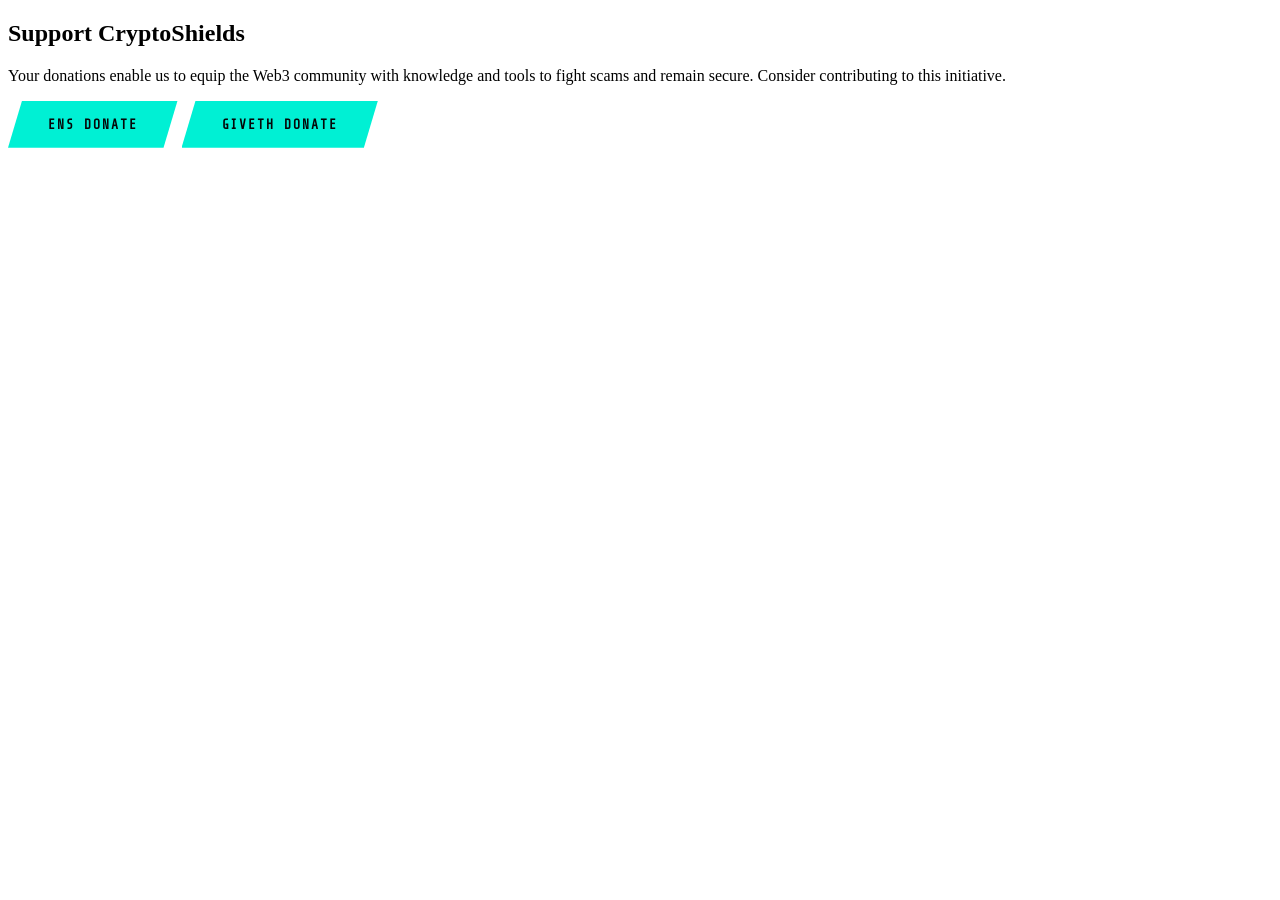
==== index.html @ 14fe3a11 "Added Giveth donation link styled accordingly." ====
<!DOCTYPE html>
<html lang="en">
<head>
  <meta charset="UTF-8" />
  <meta name="viewport" content="width=device-width, initial-scale=1.0" />
  <title>CryptoShields | Web3 Security & OPSEC</title>
  <meta name="description" content="CryptoShields — Detecting, flagging, and neutralizing crypto scams, rug pulls, and Web3 threats. Community-driven OPSEC for the decentralized world." />
  <link rel="preconnect" href="https://fonts.googleapis.com" />
  <link href="https://fonts.googleapis.com/css2?family=Share+Tech+Mono&family=Barlow+Condensed:wght@300;400;600;700;900&family=Barlow:wght@300;400;500&display=swap" rel="stylesheet" />
  <style>
    :root {
      --bg: #050708;
      --surface: #0a0d10;
      --surface2: #0f1318;
      --cyan: #00f0d4;
      --cyan-dim: #00c4ae;
      --cyan-glow: rgba(0, 240, 212, 0.15);
      --cyan-glow2: rgba(0, 240, 212, 0.06);
      --red: #ff3b3b;
      --red-dim: #cc2222;
      --text: #d4dde6;
      --text-dim: #7a8a96;
      --text-faint: #3a4a54;
      --border: rgba(0, 240, 212, 0.18);
      --border-faint: rgba(255,255,255,0.05);
      --mono: 'Share Tech Mono', monospace;
      --display: 'Barlow Condensed', sans-serif;
      --body: 'Barlow', sans-serif;
    }

    .btn-donate {
      font-family: var(--mono);
      font-size: 13px;
      letter-spacing: 0.15em;
      text-transform: uppercase;
      color: var(--bg);
      background: var(--cyan);
      padding: 16px 40px;
      text-decoration: none;
      clip-path: polygon(14px 0%, 100% 0%, calc(100% - 14px) 100%, 0% 100%);
      font-weight: 700;
      display: inline-flex;
      align-items: center;
      gap: 10px;
      transition: all 0.2s;
    }

    .btn-donate:hover {
      background: #fff;
      transform: translateY(-2px);
      box-shadow: 0 0 32px rgba(0,240,212,0.35);
    }
  </style>
</head>
<body>

  <!-- DONATE / CTA -->
  <section id="donate">
    <div class="donate-inner">
      <h2 class="donate-title">Support CryptoShields</h2>
      <p class="donate-desc">Your donations enable us to equip the Web3 community with knowledge and tools to fight scams and remain secure. Consider contributing to this initiative.</p>
      <div class="donate-cta-group">
        <a href="https://ens.com" class="btn-donate">ENS Donate</a>
        <a href="https://giveth.io/project/cryptoshields" class="btn-donate">Giveth Donate</a>
      </div>
    </div>
  </section>

</body>
</html>
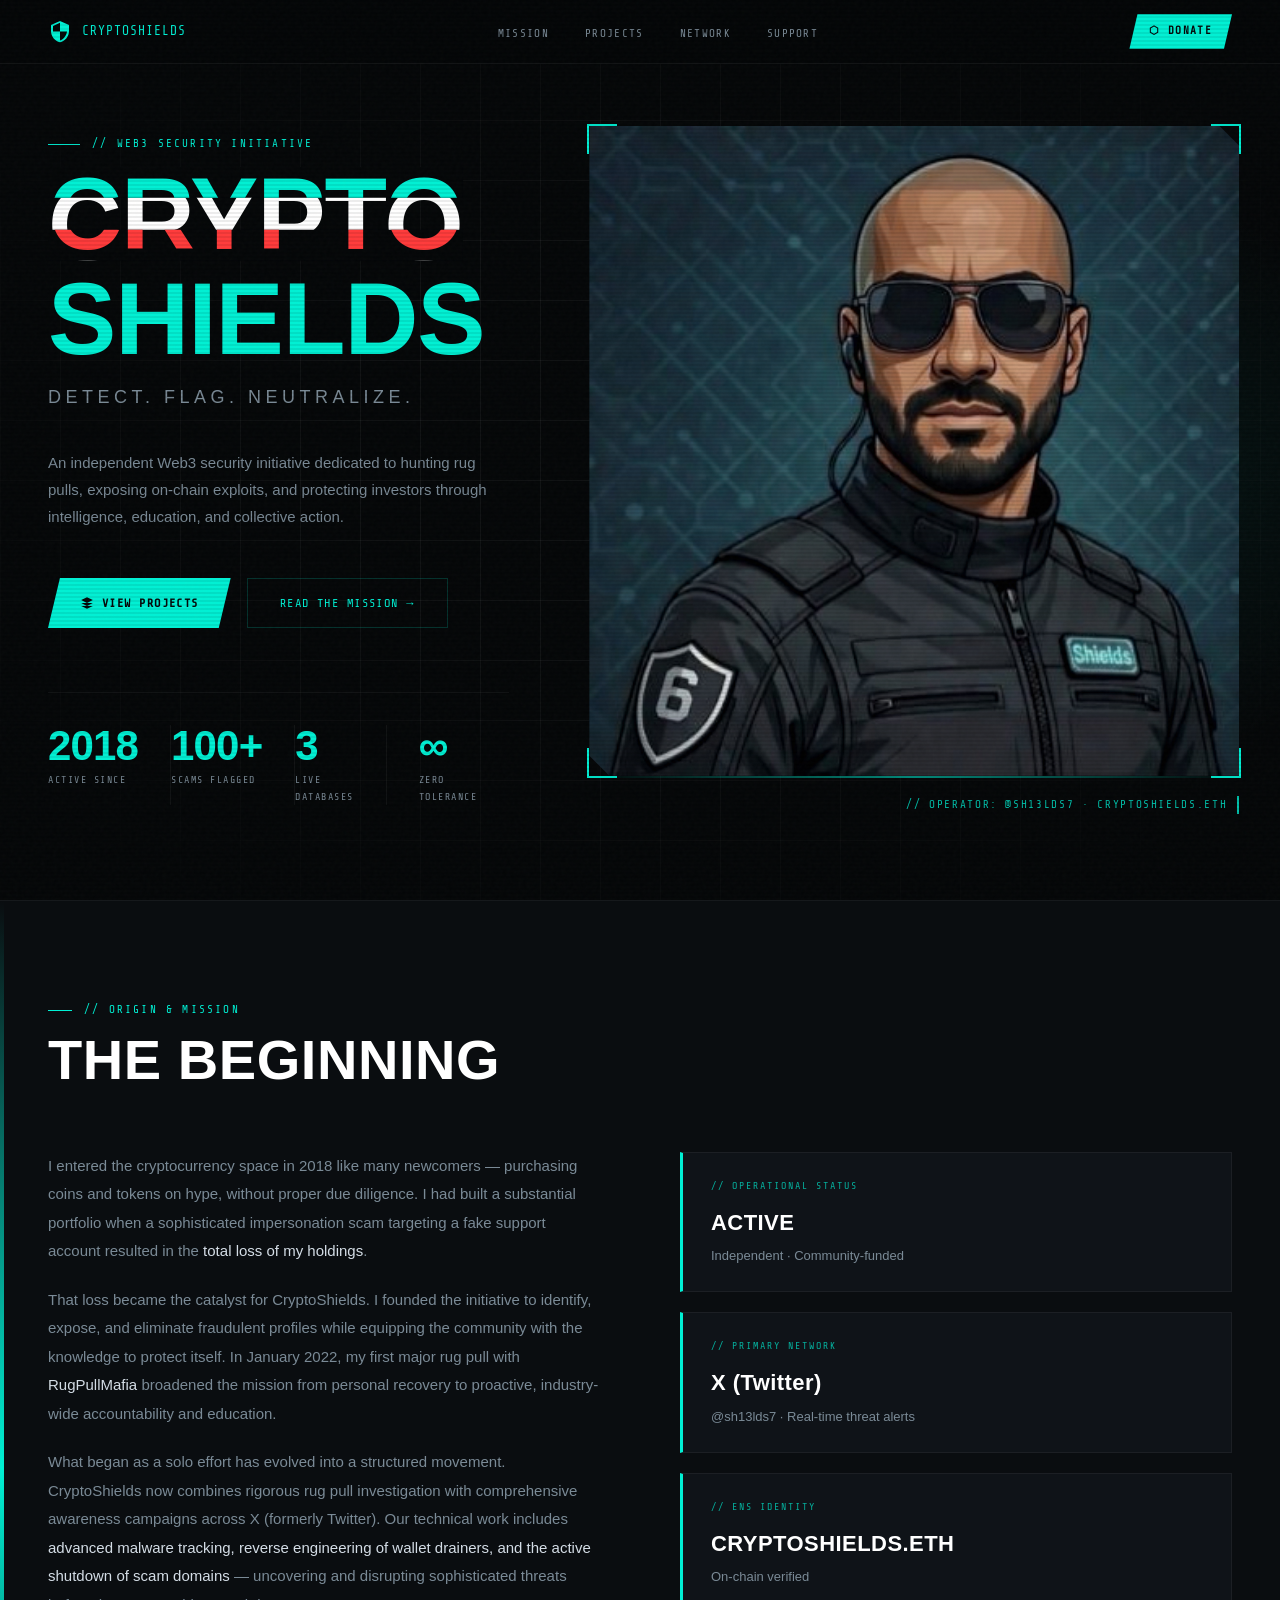
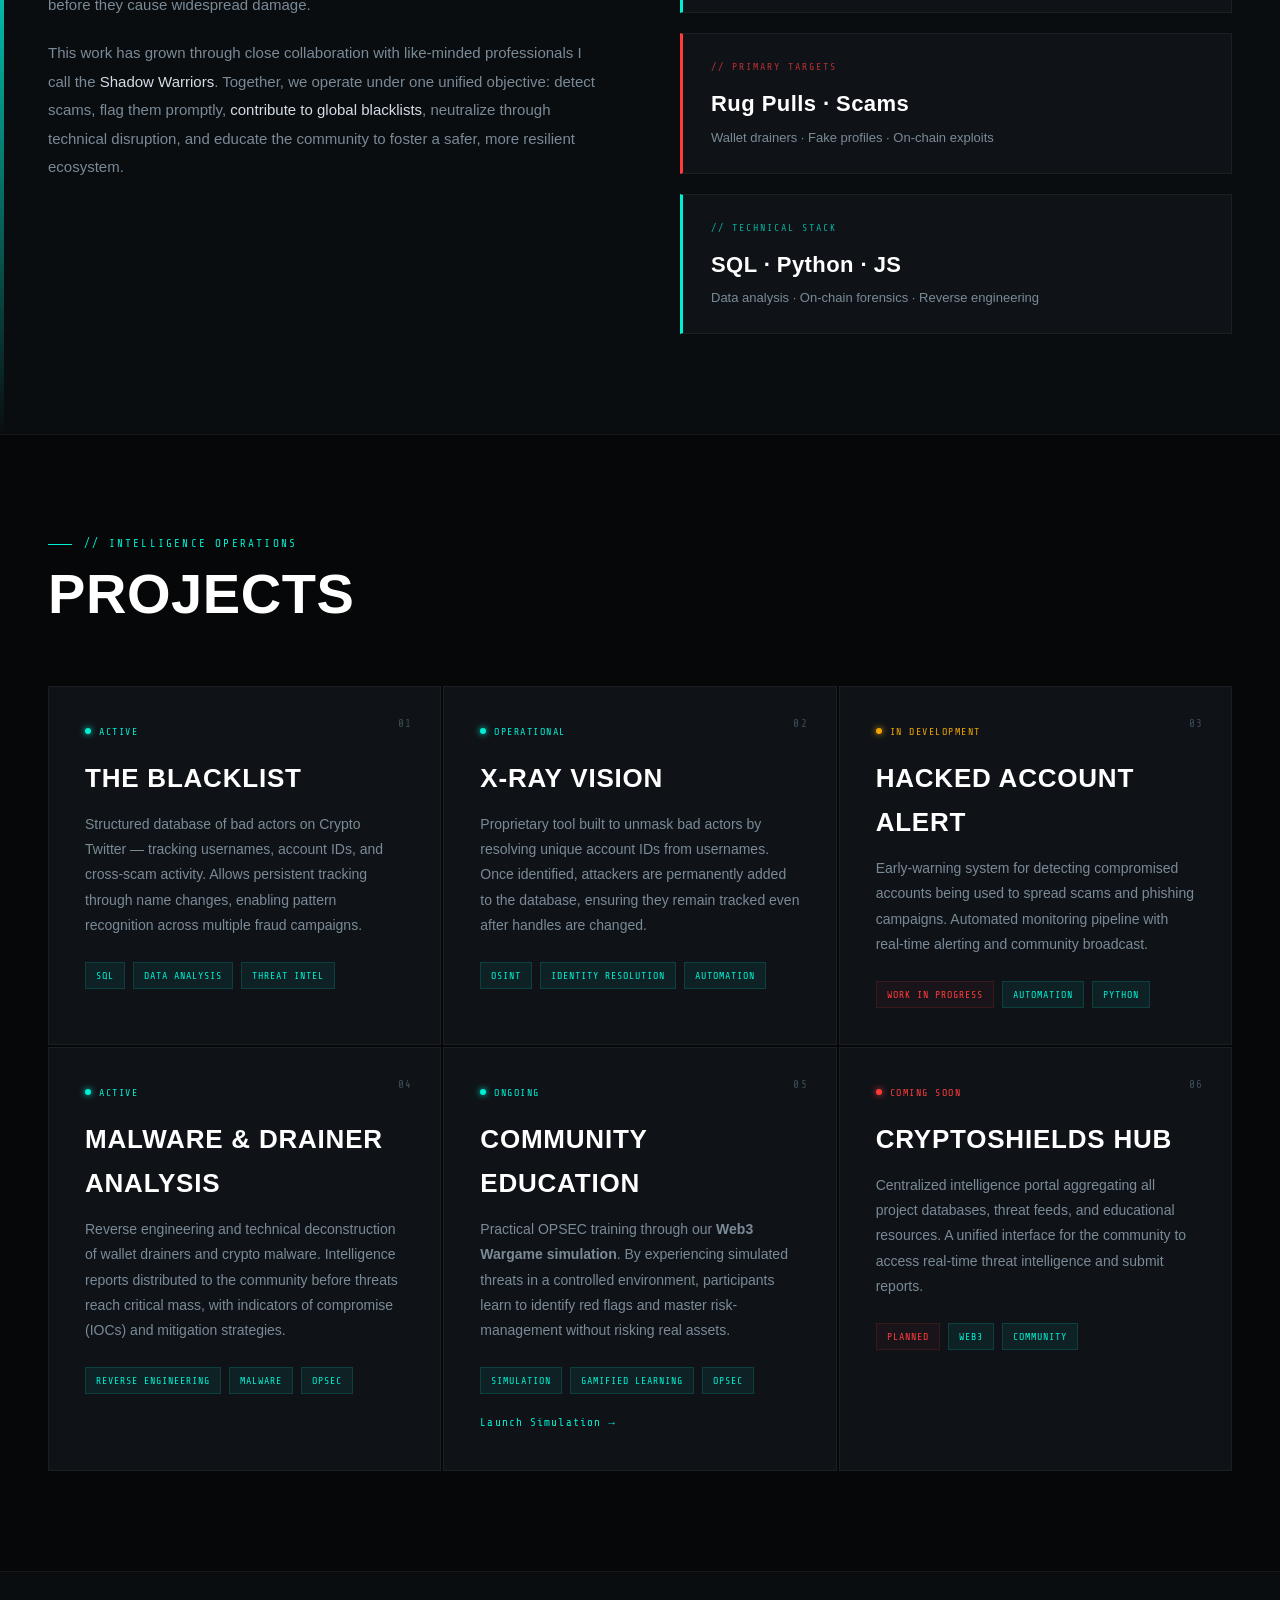
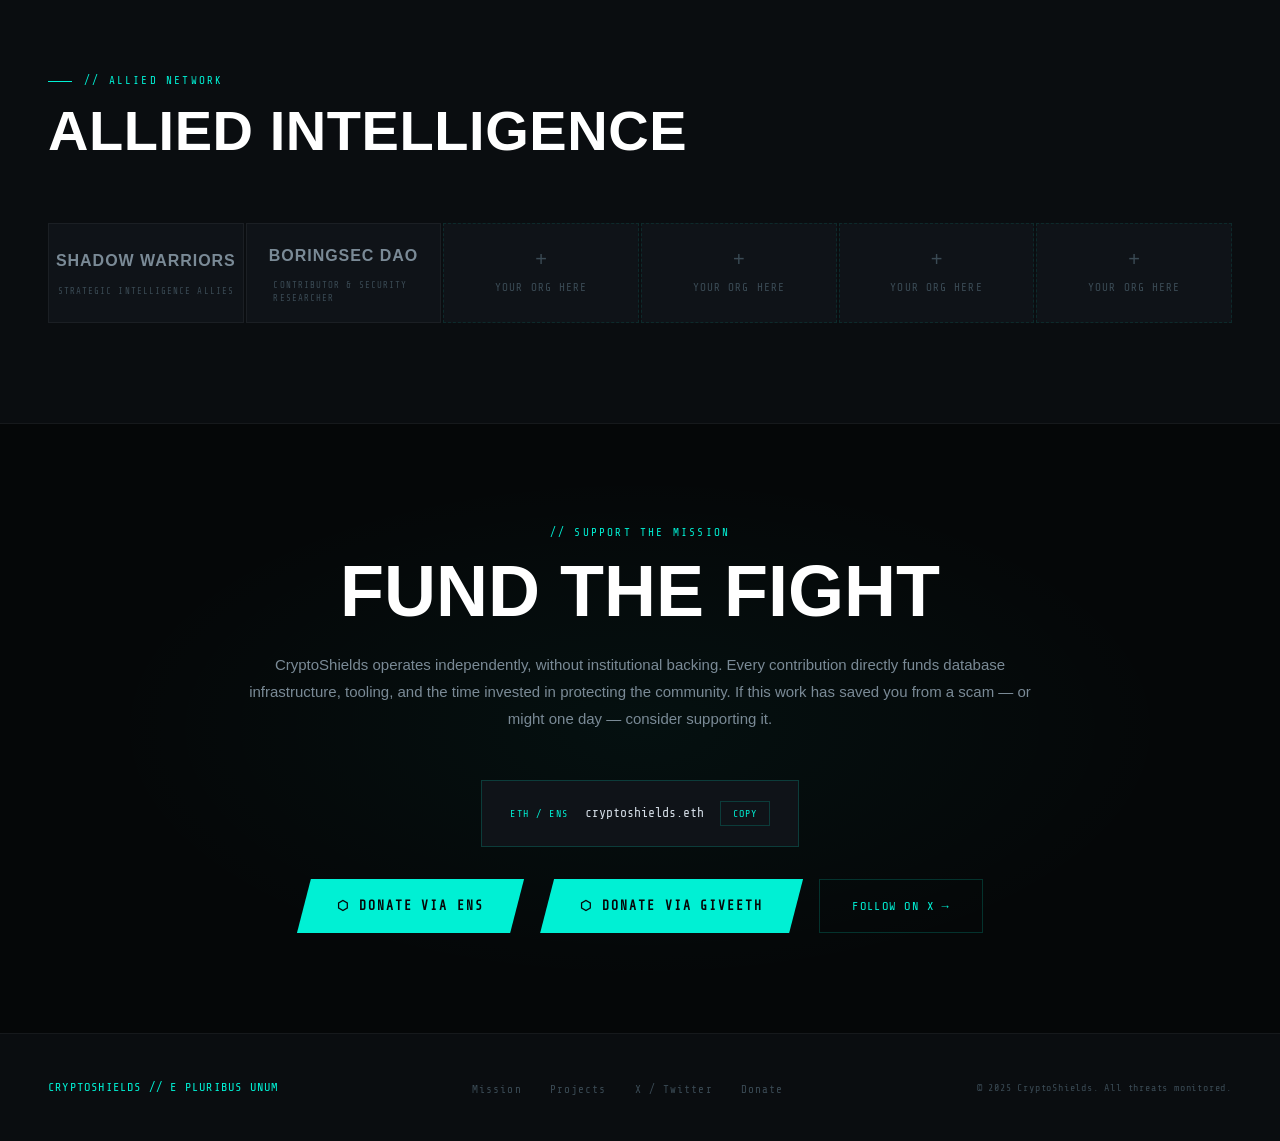
==== commit 00b12963: "Update index.html" ====
--- a/index.html
+++ b/index.html
@@ -28,6 +28,743 @@
       --body: 'Barlow', sans-serif;
     }
 
+    *, *::before, *::after { box-sizing: border-box; margin: 0; padding: 0; }
+
+    html { scroll-behavior: smooth; }
+
+    body {
+      background: var(--bg);
+      color: var(--text);
+      font-family: var(--body);
+      font-weight: 300;
+      line-height: 1.7;
+      overflow-x: hidden;
+    }
+
+    /* SCAN-LINE OVERLAY */
+    body::before {
+      content: '';
+      position: fixed;
+      inset: 0;
+      background: repeating-linear-gradient(
+        0deg,
+        transparent,
+        transparent 2px,
+        rgba(0,0,0,0.07) 2px,
+        rgba(0,0,0,0.07) 4px
+      );
+      pointer-events: none;
+      z-index: 9999;
+    }
+
+    /* NOISE TEXTURE */
+    body::after {
+      content: '';
+      position: fixed;
+      inset: 0;
+      opacity: 0.025;
+      background-image: url("data:image/svg+xml,%3Csvg viewBox='0 0 256 256' xmlns='http://www.w3.org/2000/svg'%3E%3Cfilter id='n'%3E%3CfeTurbulence type='fractalNoise' baseFrequency='0.9' numOctaves='4' stitchTiles='stitch'/%3E%3C/filter%3E%3Crect width='100%25' height='100%25' filter='url(%23n)'/%3E%3C/svg%3E");
+      pointer-events: none;
+      z-index: 9998;
+    }
+
+    /* ─── NAV ─── */
+    nav {
+      position: fixed;
+      top: 0; left: 0; right: 0;
+      z-index: 100;
+      display: flex;
+      align-items: center;
+      justify-content: space-between;
+      padding: 0 48px;
+      height: 64px;
+      background: rgba(5,7,8,0.92);
+      backdrop-filter: blur(12px);
+      border-bottom: 1px solid var(--border-faint);
+    }
+    .nav-logo {
+      font-family: var(--mono);
+      font-size: 13px;
+      color: var(--cyan);
+      letter-spacing: 0.08em;
+      text-decoration: none;
+      display: flex;
+      align-items: center;
+      gap: 10px;
+    }
+    .nav-logo .shield-icon {
+      width: 24px; height: 24px;
+      fill: var(--cyan);
+    }
+    .nav-links {
+      display: flex;
+      gap: 36px;
+      list-style: none;
+    }
+    .nav-links a {
+      font-family: var(--mono);
+      font-size: 11px;
+      color: var(--text-dim);
+      text-decoration: none;
+      letter-spacing: 0.12em;
+      text-transform: uppercase;
+      transition: color 0.2s;
+    }
+    .nav-links a:hover { color: var(--cyan); }
+    .nav-cta {
+      font-family: var(--mono);
+      font-size: 11px;
+      color: var(--bg);
+      background: var(--cyan);
+      padding: 8px 20px;
+      letter-spacing: 0.12em;
+      text-transform: uppercase;
+      text-decoration: none;
+      clip-path: polygon(8px 0%, 100% 0%, calc(100% - 8px) 100%, 0% 100%);
+      transition: background 0.2s, transform 0.1s;
+      font-weight: 600;
+    }
+    .nav-cta:hover { background: var(--cyan-dim); transform: translateY(-1px); }
+
+    /* ─── HERO ─── */
+    #hero {
+      min-height: 100vh;
+      display: flex;
+      align-items: center;
+      padding: 120px 48px 80px;
+      position: relative;
+      overflow: hidden;
+    }
+
+    /* Grid background */
+    #hero::before {
+      content: '';
+      position: absolute;
+      inset: 0;
+      background-image:
+        linear-gradient(var(--border-faint) 1px, transparent 1px),
+        linear-gradient(90deg, var(--border-faint) 1px, transparent 1px);
+      background-size: 60px 60px;
+      mask-image: radial-gradient(ellipse 80% 80% at 50% 50%, black 30%, transparent 80%);
+    }
+
+    /* Glowing orb */
+    #hero::after {
+      content: '';
+      position: absolute;
+      top: 20%; right: -10%;
+      width: 600px; height: 600px;
+      border-radius: 50%;
+      background: radial-gradient(circle, rgba(0,240,212,0.07) 0%, transparent 70%);
+      pointer-events: none;
+    }
+
+    /* Update this in your #hero style section */
+.hero-inner {
+  max-width: 1200px;
+  margin: 0 auto;
+  display: grid;
+  /* Increased from 400px to 550px */
+  grid-template-columns: 1fr 650px; 
+  gap: 80px;
+  align-items: center;
+  width: 100%;
+  position: relative;
+  z-index: 1;
+}
+
+    .hero-tag {
+      font-family: var(--mono);
+      font-size: 11px;
+      color: var(--cyan);
+      letter-spacing: 0.2em;
+      text-transform: uppercase;
+      margin-bottom: 24px;
+      display: flex;
+      align-items: center;
+      gap: 12px;
+    }
+    .hero-tag::before {
+      content: '';
+      display: inline-block;
+      width: 32px; height: 1px;
+      background: var(--cyan);
+    }
+
+    .hero-title {
+      font-family: var(--display);
+      font-size: clamp(56px, 8vw, 108px);
+      font-weight: 900;
+      line-height: 0.92;
+      letter-spacing: -0.01em;
+      text-transform: uppercase;
+      color: #fff;
+      margin-bottom: 8px;
+    }
+    .hero-title .accent { color: var(--cyan); }
+
+    .hero-subtitle {
+      font-family: var(--display);
+      font-size: clamp(14px, 2vw, 18px);
+      font-weight: 300;
+      color: var(--text-dim);
+      letter-spacing: 0.25em;
+      text-transform: uppercase;
+      margin-bottom: 36px;
+      margin-top: 16px;
+    }
+
+    .hero-desc {
+      font-size: 15px;
+      color: var(--text-dim);
+      max-width: 540px;
+      margin-bottom: 48px;
+      line-height: 1.8;
+    }
+
+    .hero-btns {
+      display: flex;
+      gap: 16px;
+      flex-wrap: wrap;
+    }
+
+    .btn-primary-cs {
+      font-family: var(--mono);
+      font-size: 12px;
+      letter-spacing: 0.12em;
+      text-transform: uppercase;
+      color: var(--bg);
+      background: var(--cyan);
+      padding: 14px 32px;
+      text-decoration: none;
+      clip-path: polygon(12px 0%, 100% 0%, calc(100% - 12px) 100%, 0% 100%);
+      transition: all 0.2s;
+      font-weight: 600;
+      display: inline-flex;
+      align-items: center;
+      gap: 8px;
+    }
+    .btn-primary-cs:hover {
+      background: #fff;
+      transform: translateY(-2px);
+      box-shadow: 0 0 24px rgba(0,240,212,0.4);
+    }
+
+    .btn-secondary-cs {
+      font-family: var(--mono);
+      font-size: 12px;
+      letter-spacing: 0.12em;
+      text-transform: uppercase;
+      color: var(--cyan);
+      background: transparent;
+      border: 1px solid var(--border);
+      padding: 14px 32px;
+      text-decoration: none;
+      transition: all 0.2s;
+      display: inline-flex;
+      align-items: center;
+      gap: 8px;
+    }
+    .btn-secondary-cs:hover {
+      background: var(--cyan-glow2);
+      border-color: var(--cyan);
+    }
+
+    /* HERO IMAGE */
+   .hero-image-wrap {
+  display: flex;
+  flex-direction: column;
+  align-self: end; /* This pushes ONLY the image and ID tag to the bottom */
+}
+    /* Update the frame dimensions */
+    .hero-image-frame {
+  position: relative;
+  width: 100%;       /* Allow it to fill the column width */
+  max-width: 650px;  /* But don't let it exceed 400px */
+  aspect-ratio: 1 / 1; /* FORCES the container to be a perfect square */
+}
+
+.hero-image-frame img {
+  width: 100%;
+  height: 100%;
+  object-fit: cover;
+  object-position: center; /* Changed from top center to center the face */
+  display: block;
+  filter: contrast(1.05) brightness(0.95);
+  /* Keep your existing clip-path */
+  clip-path: polygon(0 0, calc(100% - 20px) 0, 100% 20px, 100% 100%, 20px 100%, 0 calc(100% - 20px));
+}
+    /* Corner brackets */
+    .hero-image-frame::before,
+    .hero-image-frame::after {
+      content: '';
+      position: absolute;
+      width: 30px; height: 30px;
+      z-index: 2;
+    }
+    .hero-image-frame::before {
+      top: -2px; left: -2px;
+      border-top: 2px solid var(--cyan);
+      border-left: 2px solid var(--cyan);
+    }
+    .hero-image-frame::after {
+      bottom: -2px; right: -2px;
+      border-bottom: 2px solid var(--cyan);
+      border-right: 2px solid var(--cyan);
+    }
+    .frame-br { /* extra corners via spans */
+      position: absolute;
+      width: 30px; height: 30px;
+      z-index: 2;
+    }
+    .frame-tr {
+      top: -2px; right: -2px;
+      border-top: 2px solid var(--cyan);
+      border-right: 2px solid var(--cyan);
+    }
+    .frame-bl {
+      bottom: -2px; left: -2px;
+      border-bottom: 2px solid var(--cyan);
+      border-left: 2px solid var(--cyan);
+    }
+    .hero-scan {
+      position: absolute;
+      left: 0; right: 0;
+      height: 2px;
+      background: linear-gradient(90deg, transparent, var(--cyan), transparent);
+      opacity: 0.6;
+      animation: scan 4s linear infinite;
+    }
+    @keyframes scan {
+      0% { top: 0; opacity: 0; }
+      5% { opacity: 0.6; }
+      95% { opacity: 0.6; }
+      100% { top: 100%; opacity: 0; }
+    }
+    .hero-id-tag {
+  margin-top: 20px;
+  font-family: var(--mono);
+  font-size: 11px;
+  color: var(--cyan);
+  letter-spacing: 0.15em;
+  text-align: right;
+  width: 100%;
+  max-width: 650px; /* Match the new width of your image */
+  opacity: 0.8;
+  border-right: 2px solid var(--cyan);
+  padding-right: 10px;
+}
+
+    /* Stats bar */
+    .hero-stats {
+      display: flex;
+      gap: 0;
+      margin-top: 64px;
+      border-top: 1px solid var(--border-faint);
+      padding-top: 32px;
+      grid-column: 1 / -1;
+    }
+    .stat {
+      flex: 1;
+      padding: 0 32px 0 0;
+      border-right: 1px solid var(--border-faint);
+    }
+    .stat:last-child { border-right: none; padding-left: 32px; }
+    .stat:first-child { padding-left: 0; }
+    .stat-num {
+      font-family: var(--display);
+      font-size: 42px;
+      font-weight: 900;
+      color: var(--cyan);
+      line-height: 1;
+      letter-spacing: -0.02em;
+    }
+    .stat-label {
+      font-family: var(--mono);
+      font-size: 10px;
+      color: var(--text-dim);
+      letter-spacing: 0.15em;
+      text-transform: uppercase;
+      margin-top: 4px;
+    }
+
+    /* ─── SECTION COMMONS ─── */
+    section {
+      padding: 100px 48px;
+    }
+    .section-inner {
+      max-width: 1200px;
+      margin: 0 auto;
+    }
+    .section-header {
+      margin-bottom: 64px;
+    }
+    .section-kicker {
+      font-family: var(--mono);
+      font-size: 11px;
+      color: var(--cyan);
+      letter-spacing: 0.2em;
+      text-transform: uppercase;
+      margin-bottom: 12px;
+      display: flex;
+      align-items: center;
+      gap: 12px;
+    }
+    .section-kicker::before {
+      content: '';
+      display: inline-block;
+      width: 24px; height: 1px;
+      background: var(--cyan);
+    }
+    .section-title {
+      font-family: var(--display);
+      font-size: clamp(36px, 5vw, 56px);
+      font-weight: 900;
+      text-transform: uppercase;
+      color: #fff;
+      line-height: 1;
+      letter-spacing: 0.01em;
+    }
+
+    /* ─── MISSION / BIO ─── */
+    #mission {
+      background: var(--surface);
+      border-top: 1px solid var(--border-faint);
+      border-bottom: 1px solid var(--border-faint);
+      position: relative;
+      overflow: hidden;
+    }
+    #mission::before {
+      content: '';
+      position: absolute;
+      top: 0; left: 0; bottom: 0;
+      width: 4px;
+      background: linear-gradient(180deg, transparent, var(--cyan), transparent);
+    }
+
+    .mission-grid {
+      display: grid;
+      grid-template-columns: 1fr 1fr;
+      gap: 80px;
+      align-items: start;
+    }
+    .mission-text p {
+      color: var(--text-dim);
+      font-size: 15px;
+      line-height: 1.9;
+      margin-bottom: 20px;
+    }
+    .mission-text p:last-child { margin-bottom: 0; }
+    .mission-text strong {
+      color: var(--text);
+      font-weight: 500;
+    }
+
+    .mission-aside {
+      display: flex;
+      flex-direction: column;
+      gap: 20px;
+    }
+    .intel-card {
+      background: var(--surface2);
+      border: 1px solid var(--border-faint);
+      border-left: 3px solid var(--cyan);
+      padding: 24px 28px;
+      position: relative;
+    }
+    .intel-card-label {
+      font-family: var(--mono);
+      font-size: 10px;
+      color: var(--cyan);
+      letter-spacing: 0.2em;
+      text-transform: uppercase;
+      margin-bottom: 10px;
+      opacity: 0.7;
+    }
+    .intel-card-value {
+      font-family: var(--display);
+      font-size: 22px;
+      font-weight: 700;
+      color: #fff;
+      letter-spacing: 0.02em;
+    }
+    .intel-card-sub {
+      font-size: 13px;
+      color: var(--text-dim);
+      margin-top: 4px;
+    }
+    .intel-card.threat {
+      border-left-color: var(--red);
+    }
+    .intel-card.threat .intel-card-label { color: var(--red); }
+
+    /* ─── PROJECTS ─── */
+    #projects {
+      background: var(--bg);
+    }
+    .projects-grid {
+      display: grid;
+      grid-template-columns: repeat(auto-fill, minmax(340px, 1fr));
+      gap: 2px;
+    }
+    .project-card {
+      background: var(--surface2);
+      border: 1px solid var(--border-faint);
+      padding: 36px;
+      position: relative;
+      overflow: hidden;
+      transition: border-color 0.3s, transform 0.2s;
+      cursor: default;
+    }
+    .project-card::before {
+      content: '';
+      position: absolute;
+      top: 0; left: 0; right: 0;
+      height: 2px;
+      background: var(--cyan);
+      transform: scaleX(0);
+      transition: transform 0.3s;
+      transform-origin: left;
+    }
+    .project-card:hover {
+      border-color: var(--border);
+      transform: translateY(-2px);
+    }
+    .project-card:hover::before { transform: scaleX(1); }
+
+    .project-card.wip::before { background: var(--red); }
+    .project-card.wip:hover { border-color: rgba(255,59,59,0.3); }
+
+    .project-status {
+      font-family: var(--mono);
+      font-size: 10px;
+      letter-spacing: 0.15em;
+      text-transform: uppercase;
+      margin-bottom: 16px;
+      display: flex;
+      align-items: center;
+      gap: 8px;
+    }
+    .status-dot {
+      width: 6px; height: 6px;
+      border-radius: 50%;
+      background: var(--cyan);
+      box-shadow: 0 0 6px var(--cyan);
+      animation: pulse 2s infinite;
+    }
+    .status-dot.inactive {
+      background: var(--red);
+      box-shadow: 0 0 6px var(--red);
+      animation: none;
+    }
+    .status-dot.pending {
+      background: #f0a500;
+      box-shadow: 0 0 6px #f0a500;
+    }
+    @keyframes pulse {
+      0%, 100% { opacity: 1; }
+      50% { opacity: 0.4; }
+    }
+    .project-num {
+      position: absolute;
+      top: 28px; right: 28px;
+      font-family: var(--mono);
+      font-size: 11px;
+      color: var(--text-faint);
+      letter-spacing: 0.1em;
+    }
+    .project-title {
+      font-family: var(--display);
+      font-size: 26px;
+      font-weight: 700;
+      text-transform: uppercase;
+      color: #fff;
+      margin-bottom: 12px;
+      letter-spacing: 0.03em;
+    }
+    .project-desc {
+      font-size: 14px;
+      color: var(--text-dim);
+      line-height: 1.8;
+      margin-bottom: 24px;
+    }
+    .project-tags {
+      display: flex;
+      gap: 8px;
+      flex-wrap: wrap;
+    }
+    .tag {
+      font-family: var(--mono);
+      font-size: 10px;
+      letter-spacing: 0.1em;
+      text-transform: uppercase;
+      color: var(--cyan);
+      background: var(--cyan-glow2);
+      border: 1px solid rgba(0,240,212,0.15);
+      padding: 4px 10px;
+    }
+    .tag.red {
+      color: var(--red);
+      background: rgba(255,59,59,0.04);
+      border-color: rgba(255,59,59,0.15);
+    }
+    .project-link {
+      display: inline-flex;
+      align-items: center;
+      gap: 6px;
+      font-family: var(--mono);
+      font-size: 11px;
+      color: var(--cyan);
+      text-decoration: none;
+      letter-spacing: 0.1em;
+      margin-top: 20px;
+      transition: gap 0.2s;
+    }
+    .project-link:hover { gap: 10px; }
+
+    /* ─── COLLABORATORS ─── */
+    #collaborators {
+      background: var(--surface);
+      border-top: 1px solid var(--border-faint);
+      border-bottom: 1px solid var(--border-faint);
+    }
+    .collab-grid {
+      display: grid;
+      grid-template-columns: repeat(auto-fill, minmax(180px, 1fr));
+      gap: 2px;
+    }
+    .collab-slot {
+      background: var(--surface2);
+      border: 1px solid var(--border-faint);
+      height: 100px;
+      display: flex;
+      align-items: center;
+      justify-content: center;
+      flex-direction: column;
+      gap: 10px;
+      transition: border-color 0.2s;
+      cursor: pointer;
+    }
+    .collab-slot:hover { border-color: var(--border); }
+    .collab-logo-placeholder {
+      font-family: var(--mono);
+      font-size: 11px;
+      color: var(--text-faint);
+      letter-spacing: 0.1em;
+      text-transform: uppercase;
+      text-align: center;
+    }
+    .collab-slot.add-slot {
+      border-style: dashed;
+      border-color: rgba(0,240,212,0.1);
+    }
+    .collab-slot.add-slot:hover {
+      border-color: var(--border);
+      background: var(--cyan-glow2);
+    }
+    .add-icon {
+      font-size: 20px;
+      color: var(--text-faint);
+      line-height: 1;
+    }
+
+    /* Collab with real names */
+    .collab-name {
+      font-family: var(--display);
+      font-size: 16px;
+      font-weight: 700;
+      text-transform: uppercase;
+      color: var(--text-dim);
+      letter-spacing: 0.06em;
+    }
+    .collab-role {
+      font-family: var(--mono);
+      font-size: 9px;
+      color: var(--text-faint);
+      letter-spacing: 0.12em;
+      text-transform: uppercase;
+    }
+
+    /* ─── DONATE / CTA ─── */
+    #donate {
+      background: var(--bg);
+      padding: 100px 48px;
+      position: relative;
+      overflow: hidden;
+    }
+    #donate::before {
+      content: '';
+      position: absolute;
+      inset: 0;
+      background: radial-gradient(ellipse 60% 60% at 50% 50%, rgba(0,240,212,0.04) 0%, transparent 70%);
+    }
+    .donate-inner {
+      max-width: 800px;
+      margin: 0 auto;
+      text-align: center;
+      position: relative;
+      z-index: 1;
+    }
+    .donate-inner .section-kicker { justify-content: center; }
+    .donate-inner .section-kicker::before { display: none; }
+    .donate-title {
+      font-family: var(--display);
+      font-size: clamp(40px, 6vw, 72px);
+      font-weight: 900;
+      text-transform: uppercase;
+      color: #fff;
+      line-height: 1;
+      margin-bottom: 24px;
+    }
+    .donate-desc {
+      font-size: 15px;
+      color: var(--text-dim);
+      line-height: 1.8;
+      margin-bottom: 48px;
+    }
+    .donate-address {
+      background: var(--surface2);
+      border: 1px solid var(--border);
+      padding: 20px 28px;
+      margin-bottom: 32px;
+      display: inline-flex;
+      align-items: center;
+      gap: 16px;
+      max-width: 100%;
+    }
+    .donate-address-label {
+      font-family: var(--mono);
+      font-size: 10px;
+      color: var(--cyan);
+      letter-spacing: 0.15em;
+      white-space: nowrap;
+    }
+    .donate-address-val {
+      font-family: var(--mono);
+      font-size: 13px;
+      color: var(--text);
+      word-break: break-all;
+    }
+    .copy-btn {
+      background: none;
+      border: 1px solid var(--border);
+      color: var(--cyan);
+      font-family: var(--mono);
+      font-size: 10px;
+      padding: 6px 12px;
+      cursor: pointer;
+      letter-spacing: 0.1em;
+      white-space: nowrap;
+      transition: all 0.2s;
+    }
+    .copy-btn:hover { background: var(--cyan-glow2); }
+
+    .donate-cta-group {
+      display: flex;
+      gap: 16px;
+      justify-content: center;
+      flex-wrap: wrap;
+    }
     .btn-donate {
       font-family: var(--mono);
       font-size: 13px;
@@ -44,27 +781,465 @@
       gap: 10px;
       transition: all 0.2s;
     }
-
     .btn-donate:hover {
       background: #fff;
       transform: translateY(-2px);
       box-shadow: 0 0 32px rgba(0,240,212,0.35);
     }
+
+    /* ─── FOOTER ─── */
+    footer {
+      border-top: 1px solid var(--border-faint);
+      padding: 40px 48px;
+      background: var(--surface);
+    }
+    .footer-inner {
+      max-width: 1200px;
+      margin: 0 auto;
+      display: flex;
+      align-items: center;
+      justify-content: space-between;
+    }
+    .footer-logo {
+      font-family: var(--mono);
+      font-size: 12px;
+      color: var(--cyan);
+      letter-spacing: 0.1em;
+    }
+    .footer-links {
+      display: flex;
+      gap: 28px;
+      list-style: none;
+    }
+    .footer-links a {
+      font-family: var(--mono);
+      font-size: 11px;
+      color: var(--text-faint);
+      text-decoration: none;
+      letter-spacing: 0.1em;
+      transition: color 0.2s;
+    }
+    .footer-links a:hover { color: var(--cyan); }
+    .footer-copy {
+      font-family: var(--mono);
+      font-size: 10px;
+      color: var(--text-faint);
+      letter-spacing: 0.08em;
+    }
+
+    /* ─── GLITCH TITLE ANIMATION ─── */
+    .glitch {
+      position: relative;
+    }
+    .glitch::before,
+    .glitch::after {
+      content: attr(data-text);
+      position: absolute;
+      top: 0; left: 0;
+      width: 100%;
+      color: #fff;
+      font-family: inherit;
+      font-size: inherit;
+      font-weight: inherit;
+      line-height: inherit;
+      letter-spacing: inherit;
+      background: var(--bg);
+    }
+    .glitch::before {
+      color: var(--cyan);
+      animation: glitch1 4s infinite linear;
+      clip-path: polygon(0 0, 100% 0, 100% 33%, 0 33%);
+    }
+    .glitch::after {
+      color: var(--red);
+      animation: glitch2 4s infinite linear;
+      clip-path: polygon(0 67%, 100% 67%, 100% 100%, 0 100%);
+    }
+    @keyframes glitch1 {
+      0%, 92%, 100% { transform: none; opacity: 0; }
+      93% { transform: translate(-3px, 1px); opacity: 0.8; }
+      94% { transform: translate(2px, -1px); opacity: 0.7; }
+      95% { transform: translate(-1px, 2px); opacity: 0.9; }
+      96%, 97% { transform: none; opacity: 0; }
+      98% { transform: translate(3px, -2px); opacity: 0.6; }
+      99% { transform: none; opacity: 0; }
+    }
+    @keyframes glitch2 {
+      0%, 94%, 100% { transform: none; opacity: 0; }
+      95% { transform: translate(3px, -1px); opacity: 0.7; }
+      96% { transform: translate(-2px, 2px); opacity: 0.8; }
+      97% { transform: none; opacity: 0; }
+      98%, 99% { transform: translate(1px, 3px); opacity: 0.5; }
+    }
+
+    /* Fade-in on load */
+    .fade-in {
+      opacity: 0;
+      transform: translateY(20px);
+      animation: fadeUp 0.8s ease forwards;
+    }
+    .fade-in:nth-child(1) { animation-delay: 0.1s; }
+    .fade-in:nth-child(2) { animation-delay: 0.25s; }
+    .fade-in:nth-child(3) { animation-delay: 0.4s; }
+    .fade-in:nth-child(4) { animation-delay: 0.55s; }
+    .fade-in:nth-child(5) { animation-delay: 0.7s; }
+    @keyframes fadeUp {
+      to { opacity: 1; transform: none; }
+    }
+
+    /* Responsive */
+    @media (max-width: 900px) {
+      nav { padding: 0 24px; }
+      .nav-links { display: none; }
+      #hero { padding: 100px 24px 60px; }
+      .hero-inner { grid-template-columns: 1fr; gap: 48px; }
+      .hero-image-wrap { order: -1; }
+      .hero-image-frame { width: 250px; height: 250px; }
+      .mission-grid { grid-template-columns: 1fr; gap: 48px; }
+      section { padding: 72px 24px; }
+      #donate { padding: 72px 24px; }
+      footer { padding: 32px 24px; }
+      .footer-inner { flex-direction: column; gap: 20px; text-align: center; }
+      .hero-stats { grid-column: 1; }
+      .donate-address { flex-direction: column; text-align: left; }
+    }
   </style>
 </head>
 <body>
 
-  <!-- DONATE / CTA -->
+  <!-- NAV -->
+  <nav>
+    <a href="#" class="nav-logo">
+      <svg class="shield-icon" viewBox="0 0 24 24"><path d="M12 1L3 5v6c0 5.25 3.75 10.15 9 11.25C17.25 21.15 21 16.25 21 11V5L12 1zm0 10.5h7c-.53 4.12-3.28 7.79-7 8.94V11.5H5v-5.5l7-3.15V11.5z"/></svg>
+      CRYPTOSHIELDS
+    </a>
+    <ul class="nav-links">
+      <li><a href="#mission">Mission</a></li>
+      <li><a href="#projects">Projects</a></li>
+      <li><a href="#collaborators">Network</a></li>
+      <li><a href="#donate">Support</a></li>
+    </ul>
+    <a href="#donate" class="nav-cta">⬡ Donate</a>
+  </nav>
+
+  <!-- HERO -->
+  <section id="hero">
+    <div class="hero-inner">
+      <div>
+        <div class="hero-tag fade-in">// Web3 Security Initiative</div>
+        <h1 class="hero-title fade-in">
+          <span class="glitch" data-text="CRYPTO">CRYPTO</span><br>
+          <span class="accent">SHIELDS</span>
+        </h1>
+        <p class="hero-subtitle fade-in">Detect. Flag. Neutralize.</p>
+        <p class="hero-desc fade-in">
+          An independent Web3 security initiative dedicated to hunting rug pulls, exposing on-chain exploits, and protecting investors through intelligence, education, and collective action.
+        </p>
+        <div class="hero-btns fade-in">
+          <a href="#projects" class="btn-primary-cs">
+            <svg width="14" height="14" viewBox="0 0 24 24" fill="currentColor"><path d="M12 2L2 7l10 5 10-5-10-5zM2 17l10 5 10-5M2 12l10 5 10-5"/></svg>
+            View Projects
+          </a>
+          <a href="#mission" class="btn-secondary-cs">
+            Read the Mission →
+          </a>
+        </div>
+
+        <div class="hero-stats">
+          <div class="stat">
+            <div class="stat-num">2018</div>
+            <div class="stat-label">Active since</div>
+          </div>
+          <div class="stat">
+            <div class="stat-num">100+</div>
+            <div class="stat-label">Scams flagged</div>
+          </div>
+          <div class="stat">
+            <div class="stat-num">3</div>
+            <div class="stat-label">Live databases</div>
+          </div>
+          <div class="stat">
+            <div class="stat-num">∞</div>
+            <div class="stat-label">Zero tolerance</div>
+          </div>
+        </div>
+      </div>
+
+      <div class="hero-image-wrap fade-in">
+        <div class="hero-image-frame">
+          <img src="Shields.jpg" alt="CryptoShields" />
+          <span class="frame-br frame-tr"></span>
+          <span class="frame-br frame-bl"></span>
+          <div class="hero-scan"></div>
+        </div>
+        <div class="hero-id-tag">// OPERATOR: @SH13LDS7 · CRYPTOSHIELDS.ETH</div>
+      </div>
+    </div>
+  </section>
+
+  <!-- MISSION -->
+  <section id="mission">
+    <div class="section-inner">
+      <div class="section-header">
+        <div class="section-kicker">// Origin & Mission</div>
+        <h2 class="section-title">The Beginning</h2>
+      </div>
+      <div class="mission-grid">
+        <div class="mission-text">
+            <p>I entered the cryptocurrency space in 2018 like many newcomers — purchasing coins and tokens on hype, without proper due diligence. I had built a substantial portfolio when a sophisticated impersonation scam targeting a fake support account resulted in the <strong>total loss of my holdings</strong>.</p>
+            <p>That loss became the catalyst for CryptoShields. I founded the initiative to identify, expose, and eliminate fraudulent profiles while equipping the community with the knowledge to protect itself. In January 2022, my first major rug pull with <strong>RugPullMafia</strong> broadened the mission from personal recovery to proactive, industry-wide accountability and education.</p>
+            <p>What began as a solo effort has evolved into a structured movement. CryptoShields now combines rigorous rug pull investigation with comprehensive awareness campaigns across X (formerly Twitter). Our technical work includes <strong>advanced malware tracking, reverse engineering of wallet drainers, and the active shutdown of scam domains</strong> — uncovering and disrupting sophisticated threats before they cause widespread damage.</p>
+            <p>This work has grown through close collaboration with like-minded professionals I call the <strong>Shadow Warriors</strong>. Together, we operate under one unified objective: detect scams, flag them promptly, <strong>contribute to global blacklists</strong>, neutralize through technical disruption, and educate the community to foster a safer, more resilient ecosystem.</p>
+        </div>
+        <div class="mission-aside">
+          <div class="intel-card">
+            <div class="intel-card-label">// Operational Status</div>
+            <div class="intel-card-value">ACTIVE</div>
+            <div class="intel-card-sub">Independent · Community-funded</div>
+          </div>
+          <div class="intel-card">
+            <div class="intel-card-label">// Primary Network</div>
+            <div class="intel-card-value">X (Twitter)</div>
+            <div class="intel-card-sub">@sh13lds7 · Real-time threat alerts</div>
+          </div>
+          <div class="intel-card">
+            <div class="intel-card-label">// ENS Identity</div>
+            <div class="intel-card-value">CRYPTOSHIELDS.ETH</div>
+            <div class="intel-card-sub">On-chain verified</div>
+          </div>
+          <div class="intel-card threat">
+            <div class="intel-card-label">// Primary Targets</div>
+            <div class="intel-card-value">Rug Pulls · Scams</div>
+            <div class="intel-card-sub">Wallet drainers · Fake profiles · On-chain exploits</div>
+          </div>
+          <div class="intel-card">
+            <div class="intel-card-label">// Technical Stack</div>
+            <div class="intel-card-value">SQL · Python · JS</div>
+            <div class="intel-card-sub">Data analysis · On-chain forensics · Reverse engineering</div>
+          </div>
+        </div>
+      </div>
+    </div>
+  </section>
+
+  <!-- PROJECTS -->
+  <section id="projects">
+  <div class="section-inner">
+    <div class="section-header">
+      <div class="section-kicker">// Intelligence Operations</div>
+      <h2 class="section-title">Projects</h2>
+    </div>
+    <div class="projects-grid">
+
+      <div class="project-card">
+        <span class="project-num">01</span>
+        <div class="project-status">
+          <span class="status-dot"></span>
+          <span style="font-family:var(--mono);font-size:10px;color:var(--cyan);letter-spacing:0.15em;">ACTIVE</span>
+        </div>
+        <div class="project-title">The Blacklist</div>
+        <p class="project-desc">Structured database of bad actors on Crypto Twitter — tracking usernames, account IDs, and cross-scam activity. Allows persistent tracking through name changes, enabling pattern recognition across multiple fraud campaigns.</p>
+        <div class="project-tags">
+          <span class="tag">SQL</span>
+          <span class="tag">Data Analysis</span>
+          <span class="tag">Threat Intel</span>
+        </div>
+      </div>
+
+      <div class="project-card">
+        <span class="project-num">02</span>
+        <div class="project-status">
+          <span class="status-dot"></span>
+          <span style="font-family:var(--mono);font-size:10px;color:var(--cyan);letter-spacing:0.15em;">OPERATIONAL</span>
+        </div>
+        <div class="project-title">X-Ray Vision</div>
+        <p class="project-desc">Proprietary tool built to unmask bad actors by resolving unique account IDs from usernames. Once identified, attackers are permanently added to the database, ensuring they remain tracked even after handles are changed.</p>
+        <div class="project-tags">
+          <span class="tag">OSINT</span>
+          <span class="tag">Identity Resolution</span>
+          <span class="tag">Automation</span>
+        </div>
+      </div>
+
+      <div class="project-card wip">
+        <span class="project-num">03</span>
+        <div class="project-status">
+          <span class="status-dot pending"></span>
+          <span style="font-family:var(--mono);font-size:10px;color:#f0a500;letter-spacing:0.15em;">IN DEVELOPMENT</span>
+        </div>
+        <div class="project-title">Hacked Account Alert</div>
+        <p class="project-desc">Early-warning system for detecting compromised accounts being used to spread scams and phishing campaigns. Automated monitoring pipeline with real-time alerting and community broadcast.</p>
+        <div class="project-tags">
+          <span class="tag red">Work in Progress</span>
+          <span class="tag">Automation</span>
+          <span class="tag">Python</span>
+        </div>
+      </div>
+
+      <div class="project-card">
+        <span class="project-num">04</span>
+        <div class="project-status">
+          <span class="status-dot"></span>
+          <span style="font-family:var(--mono);font-size:10px;color:var(--cyan);letter-spacing:0.15em;">ACTIVE</span>
+        </div>
+        <div class="project-title">Malware & Drainer Analysis</div>
+        <p class="project-desc">Reverse engineering and technical deconstruction of wallet drainers and crypto malware. Intelligence reports distributed to the community before threats reach critical mass, with indicators of compromise (IOCs) and mitigation strategies.</p>
+        <div class="project-tags">
+          <span class="tag">Reverse Engineering</span>
+          <span class="tag">Malware</span>
+          <span class="tag">OPSEC</span>
+        </div>
+      </div>
+
+      <div class="project-card">
+  <span class="project-num">05</span>
+  <div class="project-status">
+    <span class="status-dot"></span>
+    <span style="font-family:var(--mono);font-size:10px;color:var(--cyan);letter-spacing:0.15em;">ONGOING</span>
+  </div>
+  <div class="project-title">Community Education</div>
+  <p class="project-desc">Practical OPSEC training through our <strong>Web3 Wargame simulation</strong>. By experiencing simulated threats in a controlled environment, participants learn to identify red flags and master risk-management without risking real assets.</p>
+  <div class="project-tags">
+    <span class="tag">Simulation</span>
+    <span class="tag">Gamified Learning</span>
+    <span class="tag">OPSEC</span>
+  </div>
+  <a href="https://cryptoshields.github.io/web3-wargame/index.html" class="project-link" target="_blank">Launch Simulation →</a>
+</div>
+
+      <div class="project-card wip">
+        <span class="project-num">06</span>
+        <div class="project-status">
+          <span class="status-dot inactive"></span>
+          <span style="font-family:var(--mono);font-size:10px;color:var(--red);letter-spacing:0.15em;">COMING SOON</span>
+        </div>
+        <div class="project-title">CryptoShields Hub</div>
+        <p class="project-desc">Centralized intelligence portal aggregating all project databases, threat feeds, and educational resources. A unified interface for the community to access real-time threat intelligence and submit reports.</p>
+        <div class="project-tags">
+          <span class="tag red">Planned</span>
+          <span class="tag">Web3</span>
+          <span class="tag">Community</span>
+        </div>
+      </div>
+
+    </div>
+  </div>
+</section>
+
+  <!-- COLLABORATORS -->
+  <section id="collaborators">
+    <div class="section-inner">
+      <div class="section-header">
+        <div class="section-kicker">// Allied Network</div>
+        <h2 class="section-title">Allied Intelligence</h2>
+      </div>
+      <div class="collab-grid">
+        <div class="collab-slot">
+    <div class="collab-name">Shadow Warriors</div>
+    <div class="collab-role">Strategic Intelligence Allies</div>
+  </div>
+
+  <a href="https://x.com/boringsecdao" target="_blank" style="text-decoration: none;">
+    <div class="collab-slot" style="cursor: pointer;">
+      <div class="collab-name">BoringSec DAO</div>
+      <div class="collab-role" style="max-width: 140px; line-height: 1.4; margin: 0 auto;">
+        Contributor & Security Researcher
+      </div>
+    </div>
+  </a>
+        <!-- Add more real partner slots here -->
+        <div class="collab-slot add-slot">
+          <div class="add-icon">+</div>
+          <div class="collab-logo-placeholder">Your org here</div>
+        </div>
+        <div class="collab-slot add-slot">
+          <div class="add-icon">+</div>
+          <div class="collab-logo-placeholder">Your org here</div>
+        </div>
+        <div class="collab-slot add-slot">
+          <div class="add-icon">+</div>
+          <div class="collab-logo-placeholder">Your org here</div>
+        </div>
+        <div class="collab-slot add-slot">
+          <div class="add-icon">+</div>
+          <div class="collab-logo-placeholder">Your org here</div>
+        </div>
+      </div>
+    </div>
+  </section>
+
+  <!-- DONATE -->
   <section id="donate">
     <div class="donate-inner">
-      <h2 class="donate-title">Support CryptoShields</h2>
-      <p class="donate-desc">Your donations enable us to equip the Web3 community with knowledge and tools to fight scams and remain secure. Consider contributing to this initiative.</p>
+      <div class="section-kicker">// Support the Mission</div>
+      <h2 class="donate-title">Fund the Fight</h2>
+      <p class="donate-desc">
+        CryptoShields operates independently, without institutional backing. Every contribution directly funds database infrastructure, tooling, and the time invested in protecting the community. If this work has saved you from a scam — or might one day — consider supporting it.
+      </p>
+
+      <div class="donate-address" id="donateBox">
+        <span class="donate-address-label">ETH / ENS</span>
+        <span class="donate-address-val" id="ethAddress">cryptoshields.eth</span>
+        <button class="copy-btn" onclick="copyAddress()">COPY</button>
+      </div>
+
       <div class="donate-cta-group">
-        <a href="https://ens.com" class="btn-donate">ENS Donate</a>
-        <a href="https://giveth.io/project/cryptoshields" class="btn-donate">Giveth Donate</a>
+        <a href="https://etherscan.io/name-lookup-search?id=cryptoshields.eth" class="btn-donate" target="_blank">
+          ⬡ Donate via ENS
+        </a>
+        <a href="https://giveth.io/project/cryptoshields" class="btn-donate" target="_blank">
+          ⬡ Donate via GiveEth
+        </a>
+        
+        <a href="https://twitter.com/sh13lds7" class="btn-secondary-cs" target="_blank">
+          Follow on X →
+        </a>
       </div>
     </div>
   </section>
 
+  <!-- FOOTER -->
+  <footer>
+    <div class="footer-inner">
+      <div class="footer-logo">CRYPTOSHIELDS // E PLURIBUS UNUM</div>
+      <ul class="footer-links">
+        <li><a href="#mission">Mission</a></li>
+        <li><a href="#projects">Projects</a></li>
+        <li><a href="https://twitter.com/cryptoShields" target="_blank">X / Twitter</a></li>
+        <li><a href="#donate">Donate</a></li>
+      </ul>
+      <div class="footer-copy">© 2025 CryptoShields. All threats monitored.</div>
+    </div>
+  </footer>
+
+  <script>
+    // Copy ETH address
+    function copyAddress() {
+      const addr = document.getElementById('ethAddress').textContent;
+      navigator.clipboard.writeText(addr).then(() => {
+        const btn = document.querySelector('.copy-btn');
+        btn.textContent = 'COPIED ✓';
+        btn.style.color = 'var(--cyan)';
+        setTimeout(() => { btn.textContent = 'COPY'; btn.style.color = ''; }, 2000);
+      });
+    }
+
+    // Scroll-triggered fade-in for sections
+    const observer = new IntersectionObserver((entries) => {
+      entries.forEach(e => {
+        if (e.isIntersecting) {
+          e.target.style.opacity = '1';
+          e.target.style.transform = 'none';
+          e.target.style.transition = 'opacity 0.7s ease, transform 0.7s ease';
+        }
+      });
+    }, { threshold: 0.1 });
+
+    document.querySelectorAll('.project-card, .intel-card, .collab-slot').forEach(el => {
+      el.style.opacity = '0';
+      el.style.transform = 'translateY(16px)';
+      observer.observe(el);
+    });
+  </script>
 </body>
-</html>+</html>
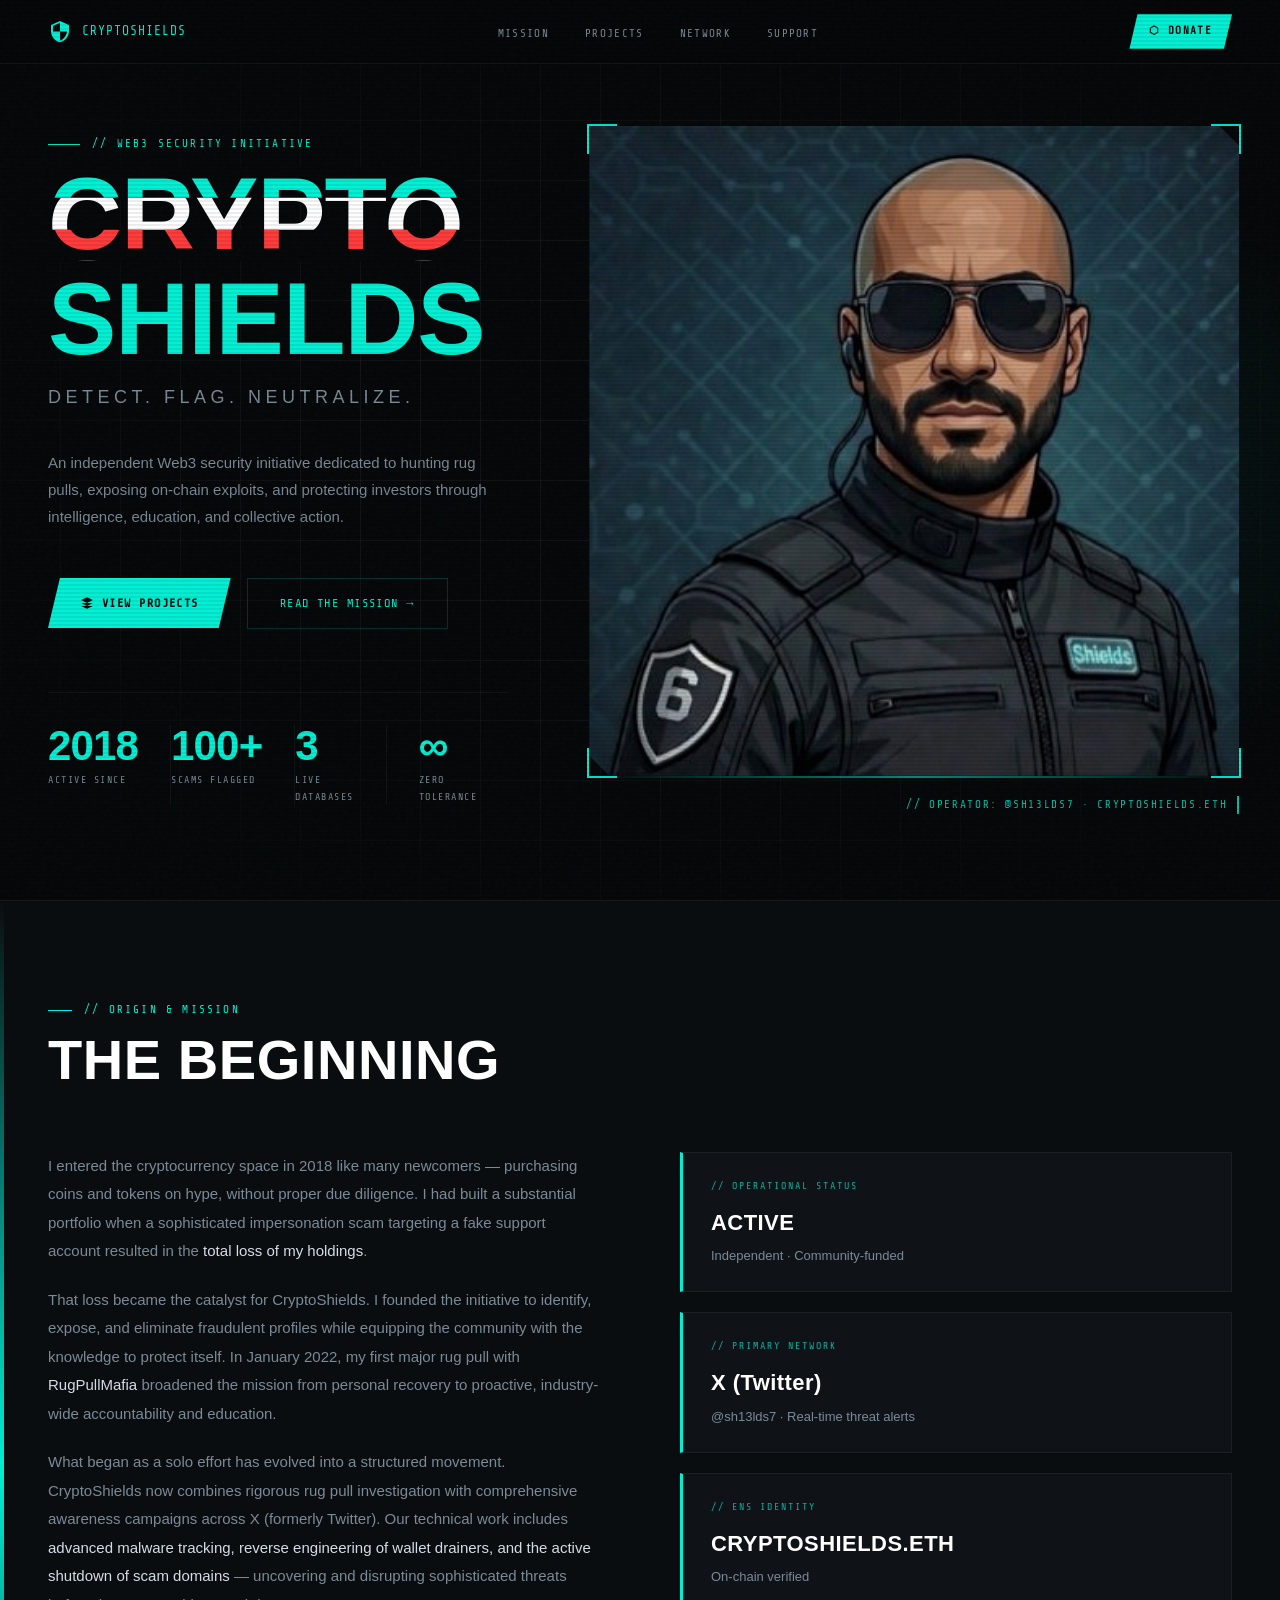
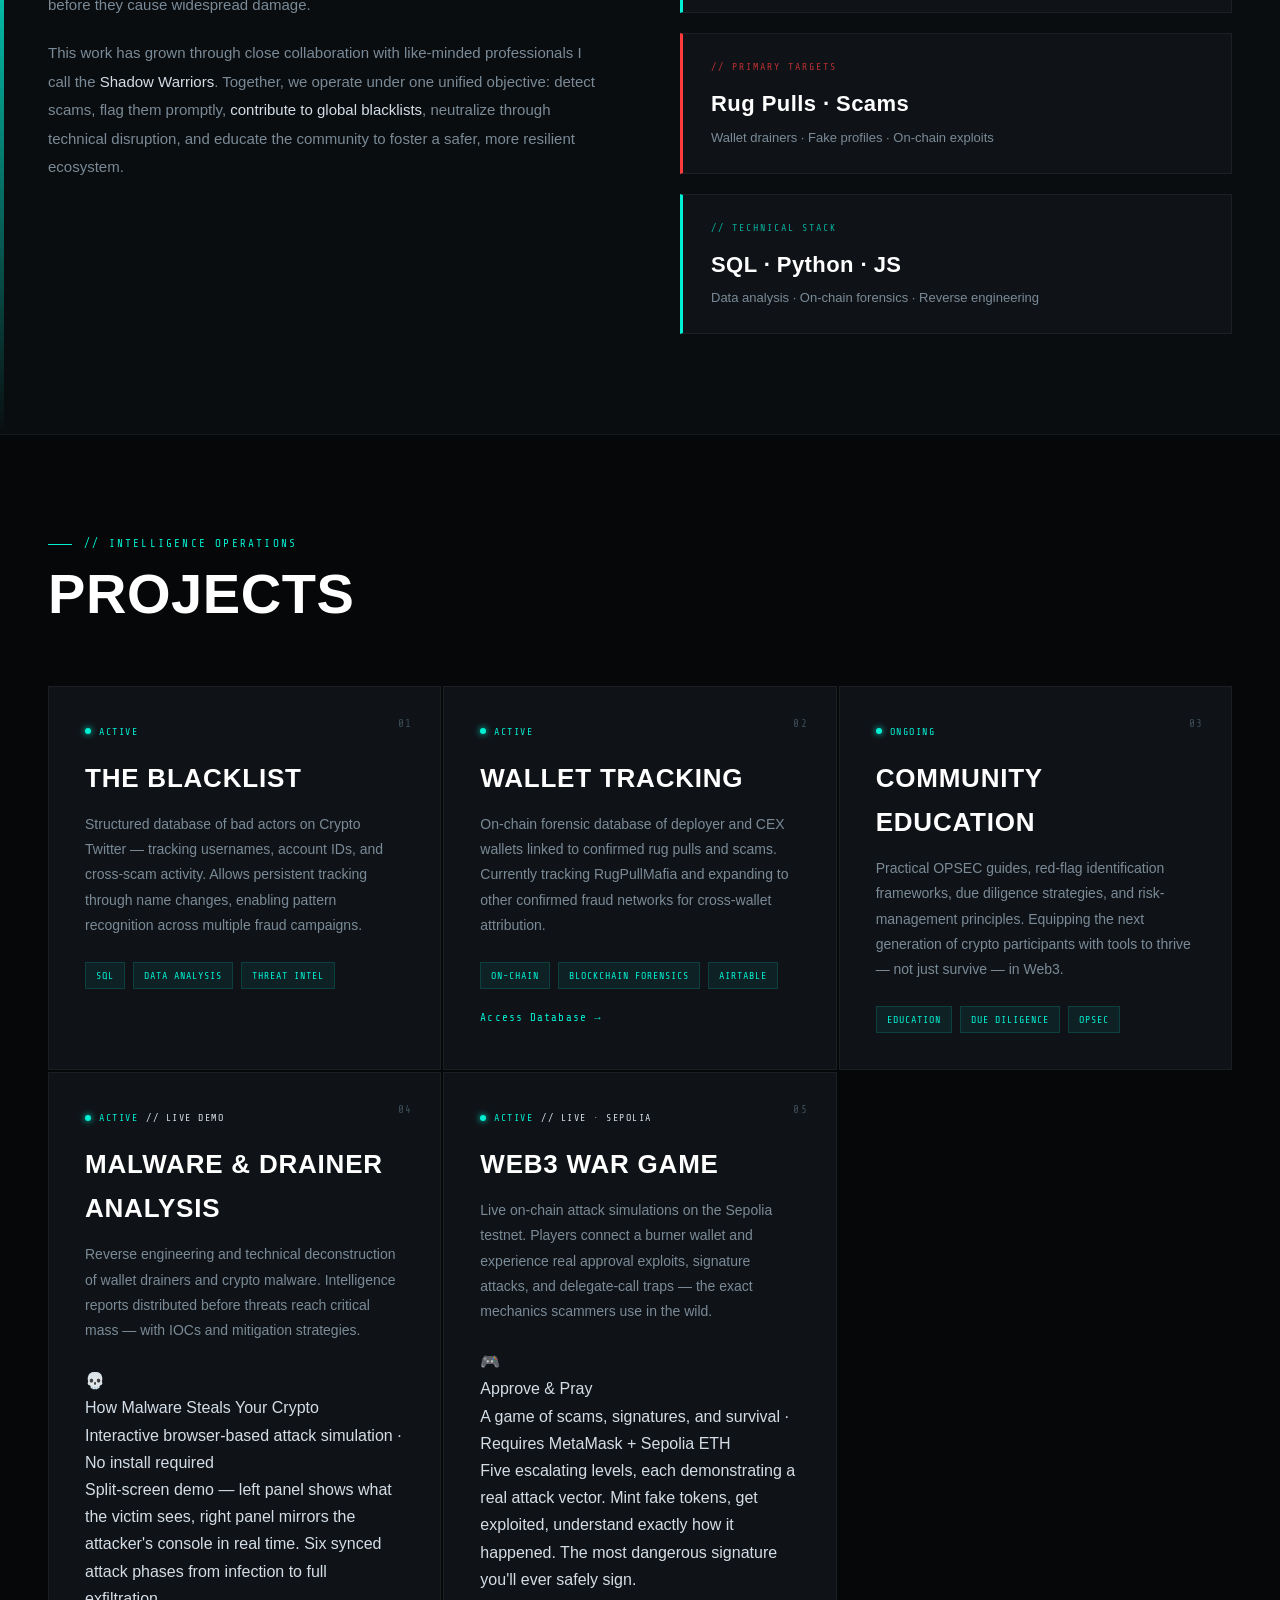
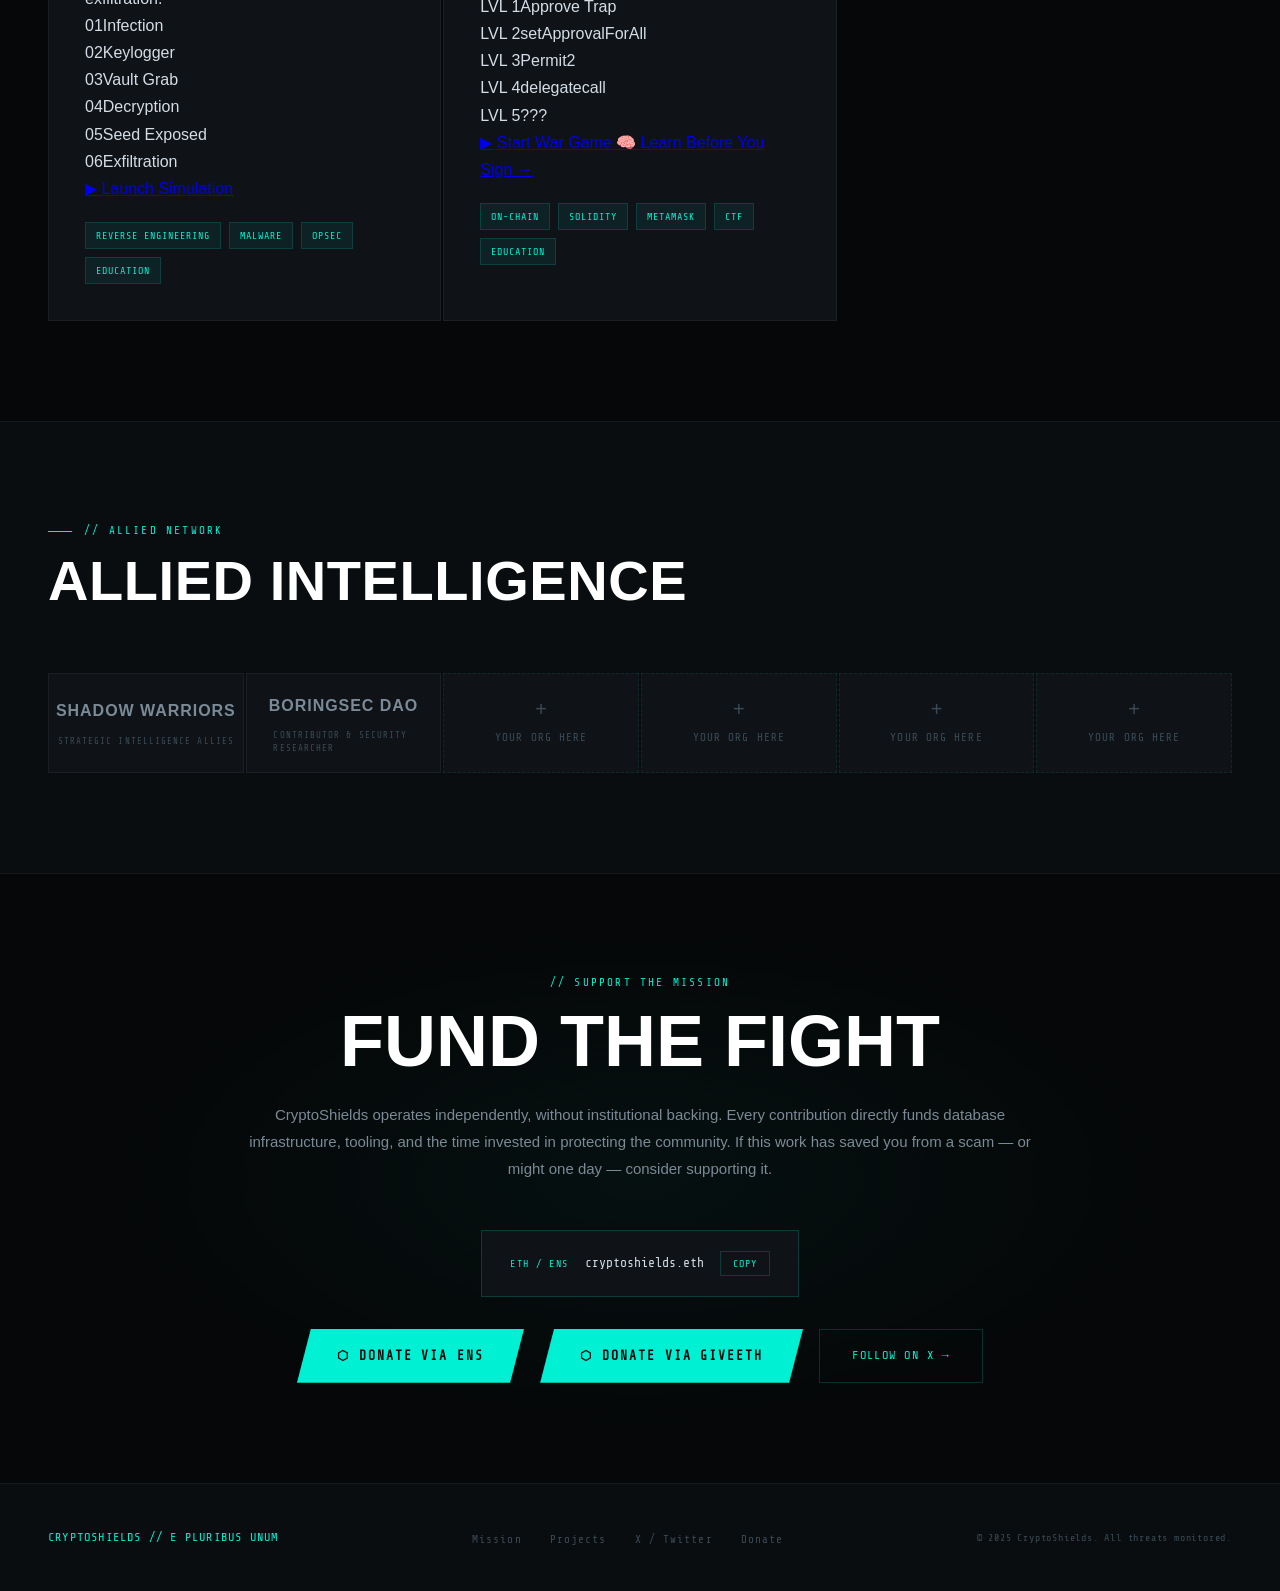
==== commit fe029f62: "Update index.html" ====
--- a/index.html
+++ b/index.html
@@ -1024,107 +1024,150 @@
 
   <!-- PROJECTS -->
   <section id="projects">
-  <div class="section-inner">
-    <div class="section-header">
-      <div class="section-kicker">// Intelligence Operations</div>
-      <h2 class="section-title">Projects</h2>
+    <div class="section-inner">
+      <div class="section-header">
+        <div class="section-kicker">// Intelligence Operations</div>
+        <h2 class="section-title">Projects</h2>
+      </div>
+      <div class="projects-grid">
+
+        <!-- ROW 1: Three small cards -->
+        <div class="project-card">
+          <span class="project-num">01</span>
+          <div class="project-status">
+            <span class="status-dot"></span>
+            <span style="font-family:var(--mono);font-size:10px;color:var(--cyan);letter-spacing:0.15em;">ACTIVE</span>
+          </div>
+          <div class="project-title">The Blacklist</div>
+          <p class="project-desc">Structured database of bad actors on Crypto Twitter — tracking usernames, account IDs, and cross-scam activity. Allows persistent tracking through name changes, enabling pattern recognition across multiple fraud campaigns.</p>
+          <div class="project-tags">
+            <span class="tag">SQL</span>
+            <span class="tag">Data Analysis</span>
+            <span class="tag">Threat Intel</span>
+          </div>
+        </div>
+
+        <div class="project-card">
+          <span class="project-num">02</span>
+          <div class="project-status">
+            <span class="status-dot"></span>
+            <span style="font-family:var(--mono);font-size:10px;color:var(--cyan);letter-spacing:0.15em;">ACTIVE</span>
+          </div>
+          <div class="project-title">Wallet Tracking</div>
+          <p class="project-desc">On-chain forensic database of deployer and CEX wallets linked to confirmed rug pulls and scams. Currently tracking RugPullMafia and expanding to other confirmed fraud networks for cross-wallet attribution.</p>
+          <div class="project-tags">
+            <span class="tag">On-Chain</span>
+            <span class="tag">Blockchain Forensics</span>
+            <span class="tag">Airtable</span>
+          </div>
+          <a href="https://airtable.com/appchBIWUKiuxBbCy/tblcDC8oVoe2mMEVT/viwZmCr85KV3mmJLj?blocks=hide" class="project-link" target="_blank">Access Database →</a>
+        </div>
+
+        <div class="project-card">
+          <span class="project-num">03</span>
+          <div class="project-status">
+            <span class="status-dot"></span>
+            <span style="font-family:var(--mono);font-size:10px;color:var(--cyan);letter-spacing:0.15em;">ONGOING</span>
+          </div>
+          <div class="project-title">Community Education</div>
+          <p class="project-desc">Practical OPSEC guides, red-flag identification frameworks, due diligence strategies, and risk-management principles. Equipping the next generation of crypto participants with tools to thrive — not just survive — in Web3.</p>
+          <div class="project-tags">
+            <span class="tag">Education</span>
+            <span class="tag">Due Diligence</span>
+            <span class="tag">OPSEC</span>
+          </div>
+        </div>
+
+        <!-- ROW 2: Malware Simulation — full width featured -->
+        <div class="project-card project-card--featured">
+          <span class="project-num">04</span>
+          <div class="project-status">
+            <span class="status-dot"></span>
+            <span style="font-family:var(--mono);font-size:10px;color:var(--cyan);letter-spacing:0.15em;">ACTIVE</span>
+            <span class="featured-badge">// LIVE DEMO</span>
+          </div>
+          <div class="project-title">Malware & Drainer Analysis</div>
+          <p class="project-desc">Reverse engineering and technical deconstruction of wallet drainers and crypto malware. Intelligence reports distributed before threats reach critical mass — with IOCs and mitigation strategies.</p>
+
+          <div class="sim-block">
+            <div class="sim-block-header">
+              <span class="sim-icon">💀</span>
+              <div>
+                <div class="sim-title">How Malware Steals Your Crypto</div>
+                <div class="sim-sub">Interactive browser-based attack simulation · No install required</div>
+              </div>
+            </div>
+            <p class="sim-desc">Split-screen demo — left panel shows what the victim sees, right panel mirrors the attacker's console in real time. Six synced attack phases from infection to full exfiltration.</p>
+            <div class="sim-phases">
+              <div class="sim-phase"><span class="phase-num">01</span><span class="phase-label">Infection</span></div>
+              <div class="sim-phase"><span class="phase-num">02</span><span class="phase-label">Keylogger</span></div>
+              <div class="sim-phase"><span class="phase-num">03</span><span class="phase-label">Vault Grab</span></div>
+              <div class="sim-phase"><span class="phase-num">04</span><span class="phase-label">Decryption</span></div>
+              <div class="sim-phase"><span class="phase-num">05</span><span class="phase-label">Seed Exposed</span></div>
+              <div class="sim-phase sim-phase--last"><span class="phase-num">06</span><span class="phase-label">Exfiltration</span></div>
+            </div>
+            <a href="https://cryptoshields.github.io/malware-simulation/" class="btn-sim" target="_blank" rel="noopener">
+              <span class="btn-sim-icon">▶</span> Launch Simulation
+            </a>
+          </div>
+
+          <div class="project-tags" style="margin-top:20px;">
+            <span class="tag">Reverse Engineering</span>
+            <span class="tag">Malware</span>
+            <span class="tag">OPSEC</span>
+            <span class="tag">Education</span>
+          </div>
+        </div>
+
+        <!-- ROW 3: Web3 War Game — full width featured -->
+        <div class="project-card project-card--featured project-card--wargame">
+          <span class="project-num">05</span>
+          <div class="project-status">
+            <span class="status-dot"></span>
+            <span style="font-family:var(--mono);font-size:10px;color:var(--cyan);letter-spacing:0.15em;">ACTIVE</span>
+            <span class="featured-badge featured-badge--orange">// LIVE · SEPOLIA</span>
+          </div>
+          <div class="project-title">Web3 War Game</div>
+          <p class="project-desc">Live on-chain attack simulations on the Sepolia testnet. Players connect a burner wallet and experience real approval exploits, signature attacks, and delegate-call traps — the exact mechanics scammers use in the wild.</p>
+
+          <div class="sim-block sim-block--wargame">
+            <div class="sim-block-header">
+              <span class="sim-icon">🎮</span>
+              <div>
+                <div class="sim-title">Approve & Pray</div>
+                <div class="sim-sub">A game of scams, signatures, and survival · Requires MetaMask + Sepolia ETH</div>
+              </div>
+            </div>
+            <p class="sim-desc">Five escalating levels, each demonstrating a real attack vector. Mint fake tokens, get exploited, understand exactly how it happened. The most dangerous signature you'll ever safely sign.</p>
+            <div class="sim-phases">
+              <div class="sim-phase wg-phase"><span class="phase-num">LVL 1</span><span class="phase-label">Approve Trap</span></div>
+              <div class="sim-phase wg-phase"><span class="phase-num">LVL 2</span><span class="phase-label">setApprovalForAll</span></div>
+              <div class="sim-phase wg-phase"><span class="phase-num">LVL 3</span><span class="phase-label">Permit2</span></div>
+              <div class="sim-phase wg-phase"><span class="phase-num">LVL 4</span><span class="phase-label">delegatecall</span></div>
+              <div class="sim-phase wg-phase sim-phase--mystery"><span class="phase-num">LVL 5</span><span class="phase-label">???</span></div>
+            </div>
+            <div class="wg-btns">
+              <a href="https://cryptoshields.github.io/web3-wargame/index.html" class="btn-sim btn-sim--orange" target="_blank" rel="noopener">
+                <span class="btn-sim-icon">▶</span> Start War Game
+              </a>
+              <a href="https://cryptoshields.github.io/web3-wargame/learn.html" class="btn-sim-secondary" target="_blank" rel="noopener">
+                🧠 Learn Before You Sign →
+              </a>
+            </div>
+          </div>
+
+          <div class="project-tags" style="margin-top:20px;">
+            <span class="tag">On-Chain</span>
+            <span class="tag">Solidity</span>
+            <span class="tag">MetaMask</span>
+            <span class="tag">CTF</span>
+            <span class="tag">Education</span>
+          </div>
+        </div>
+
+      </div>
     </div>
-    <div class="projects-grid">
-
-      <div class="project-card">
-        <span class="project-num">01</span>
-        <div class="project-status">
-          <span class="status-dot"></span>
-          <span style="font-family:var(--mono);font-size:10px;color:var(--cyan);letter-spacing:0.15em;">ACTIVE</span>
-        </div>
-        <div class="project-title">The Blacklist</div>
-        <p class="project-desc">Structured database of bad actors on Crypto Twitter — tracking usernames, account IDs, and cross-scam activity. Allows persistent tracking through name changes, enabling pattern recognition across multiple fraud campaigns.</p>
-        <div class="project-tags">
-          <span class="tag">SQL</span>
-          <span class="tag">Data Analysis</span>
-          <span class="tag">Threat Intel</span>
-        </div>
-      </div>
-
-      <div class="project-card">
-        <span class="project-num">02</span>
-        <div class="project-status">
-          <span class="status-dot"></span>
-          <span style="font-family:var(--mono);font-size:10px;color:var(--cyan);letter-spacing:0.15em;">OPERATIONAL</span>
-        </div>
-        <div class="project-title">X-Ray Vision</div>
-        <p class="project-desc">Proprietary tool built to unmask bad actors by resolving unique account IDs from usernames. Once identified, attackers are permanently added to the database, ensuring they remain tracked even after handles are changed.</p>
-        <div class="project-tags">
-          <span class="tag">OSINT</span>
-          <span class="tag">Identity Resolution</span>
-          <span class="tag">Automation</span>
-        </div>
-      </div>
-
-      <div class="project-card wip">
-        <span class="project-num">03</span>
-        <div class="project-status">
-          <span class="status-dot pending"></span>
-          <span style="font-family:var(--mono);font-size:10px;color:#f0a500;letter-spacing:0.15em;">IN DEVELOPMENT</span>
-        </div>
-        <div class="project-title">Hacked Account Alert</div>
-        <p class="project-desc">Early-warning system for detecting compromised accounts being used to spread scams and phishing campaigns. Automated monitoring pipeline with real-time alerting and community broadcast.</p>
-        <div class="project-tags">
-          <span class="tag red">Work in Progress</span>
-          <span class="tag">Automation</span>
-          <span class="tag">Python</span>
-        </div>
-      </div>
-
-      <div class="project-card">
-        <span class="project-num">04</span>
-        <div class="project-status">
-          <span class="status-dot"></span>
-          <span style="font-family:var(--mono);font-size:10px;color:var(--cyan);letter-spacing:0.15em;">ACTIVE</span>
-        </div>
-        <div class="project-title">Malware & Drainer Analysis</div>
-        <p class="project-desc">Reverse engineering and technical deconstruction of wallet drainers and crypto malware. Intelligence reports distributed to the community before threats reach critical mass, with indicators of compromise (IOCs) and mitigation strategies.</p>
-        <div class="project-tags">
-          <span class="tag">Reverse Engineering</span>
-          <span class="tag">Malware</span>
-          <span class="tag">OPSEC</span>
-        </div>
-      </div>
-
-      <div class="project-card">
-  <span class="project-num">05</span>
-  <div class="project-status">
-    <span class="status-dot"></span>
-    <span style="font-family:var(--mono);font-size:10px;color:var(--cyan);letter-spacing:0.15em;">ONGOING</span>
-  </div>
-  <div class="project-title">Community Education</div>
-  <p class="project-desc">Practical OPSEC training through our <strong>Web3 Wargame simulation</strong>. By experiencing simulated threats in a controlled environment, participants learn to identify red flags and master risk-management without risking real assets.</p>
-  <div class="project-tags">
-    <span class="tag">Simulation</span>
-    <span class="tag">Gamified Learning</span>
-    <span class="tag">OPSEC</span>
-  </div>
-  <a href="https://cryptoshields.github.io/web3-wargame/index.html" class="project-link" target="_blank">Launch Simulation →</a>
-</div>
-
-      <div class="project-card wip">
-        <span class="project-num">06</span>
-        <div class="project-status">
-          <span class="status-dot inactive"></span>
-          <span style="font-family:var(--mono);font-size:10px;color:var(--red);letter-spacing:0.15em;">COMING SOON</span>
-        </div>
-        <div class="project-title">CryptoShields Hub</div>
-        <p class="project-desc">Centralized intelligence portal aggregating all project databases, threat feeds, and educational resources. A unified interface for the community to access real-time threat intelligence and submit reports.</p>
-        <div class="project-tags">
-          <span class="tag red">Planned</span>
-          <span class="tag">Web3</span>
-          <span class="tag">Community</span>
-        </div>
-      </div>
-
-    </div>
-  </div>
-</section>
+  </section>
 
   <!-- COLLABORATORS -->
   <section id="collaborators">
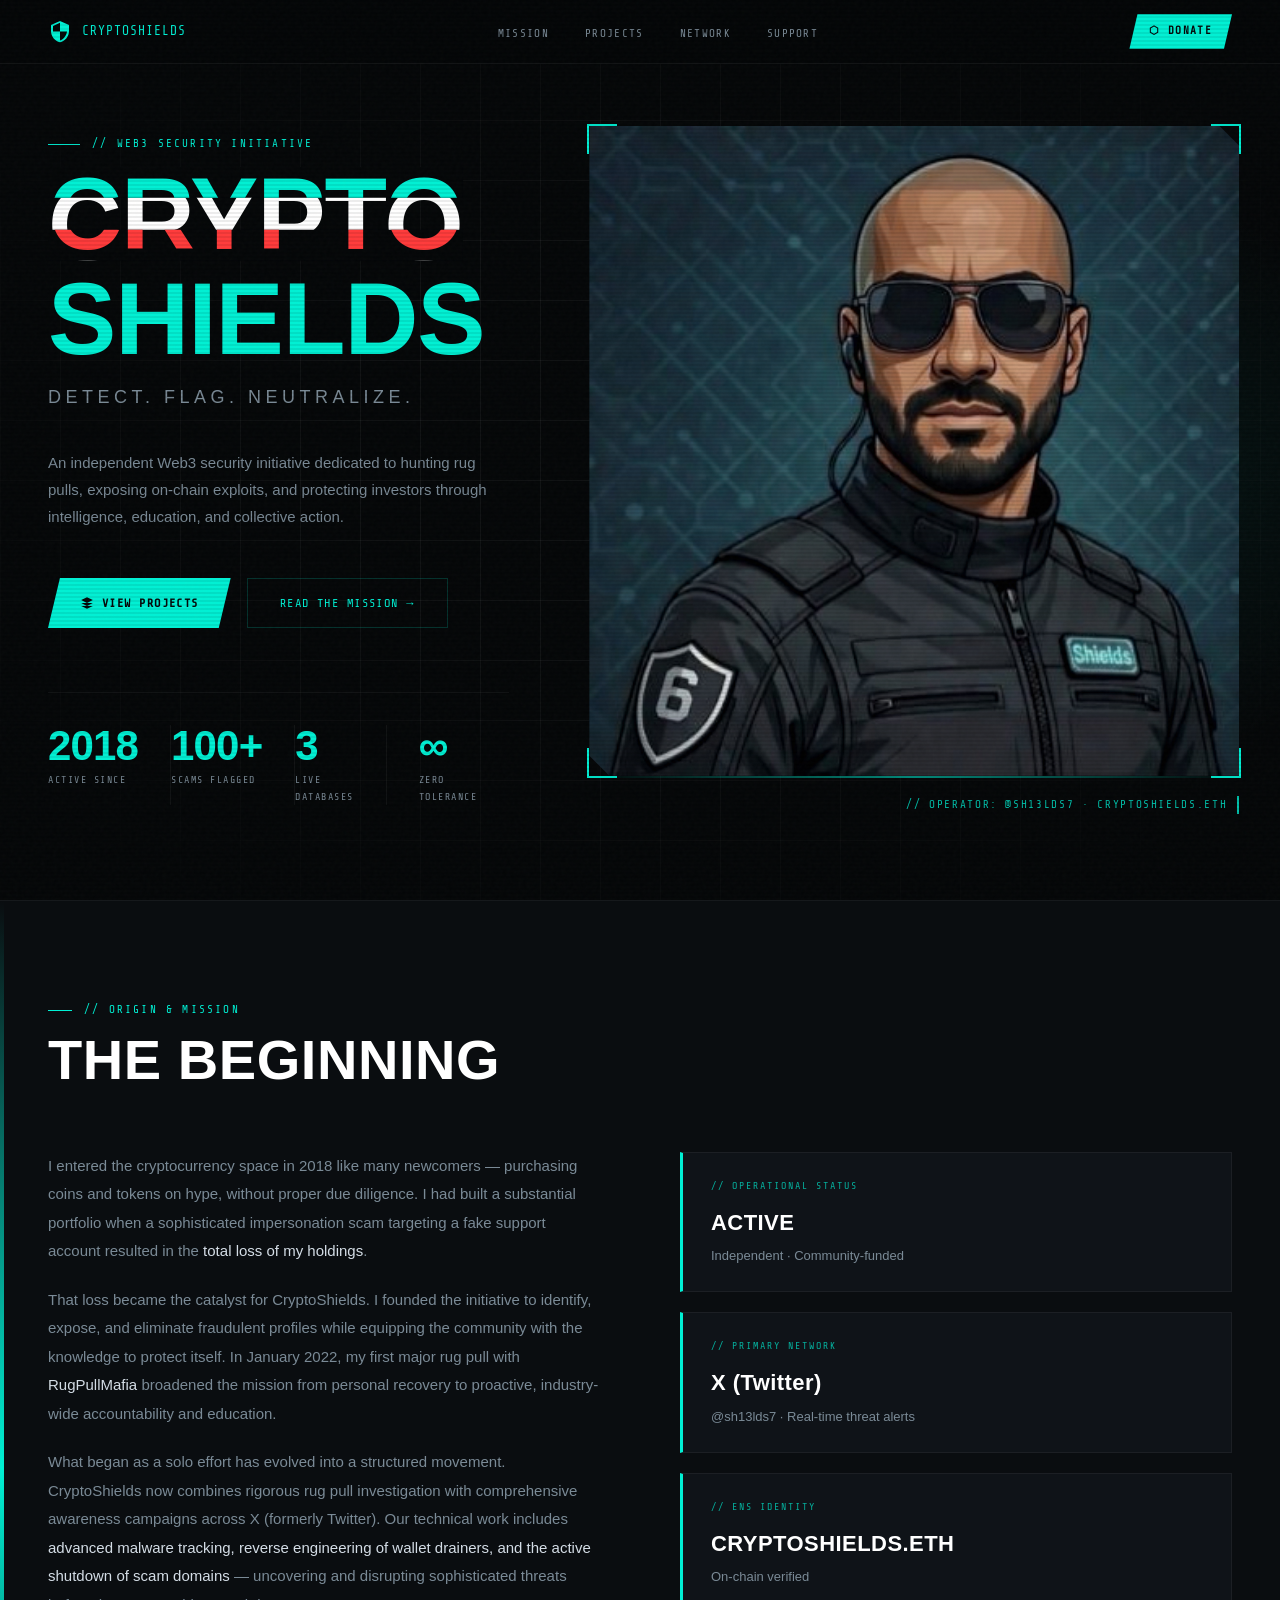
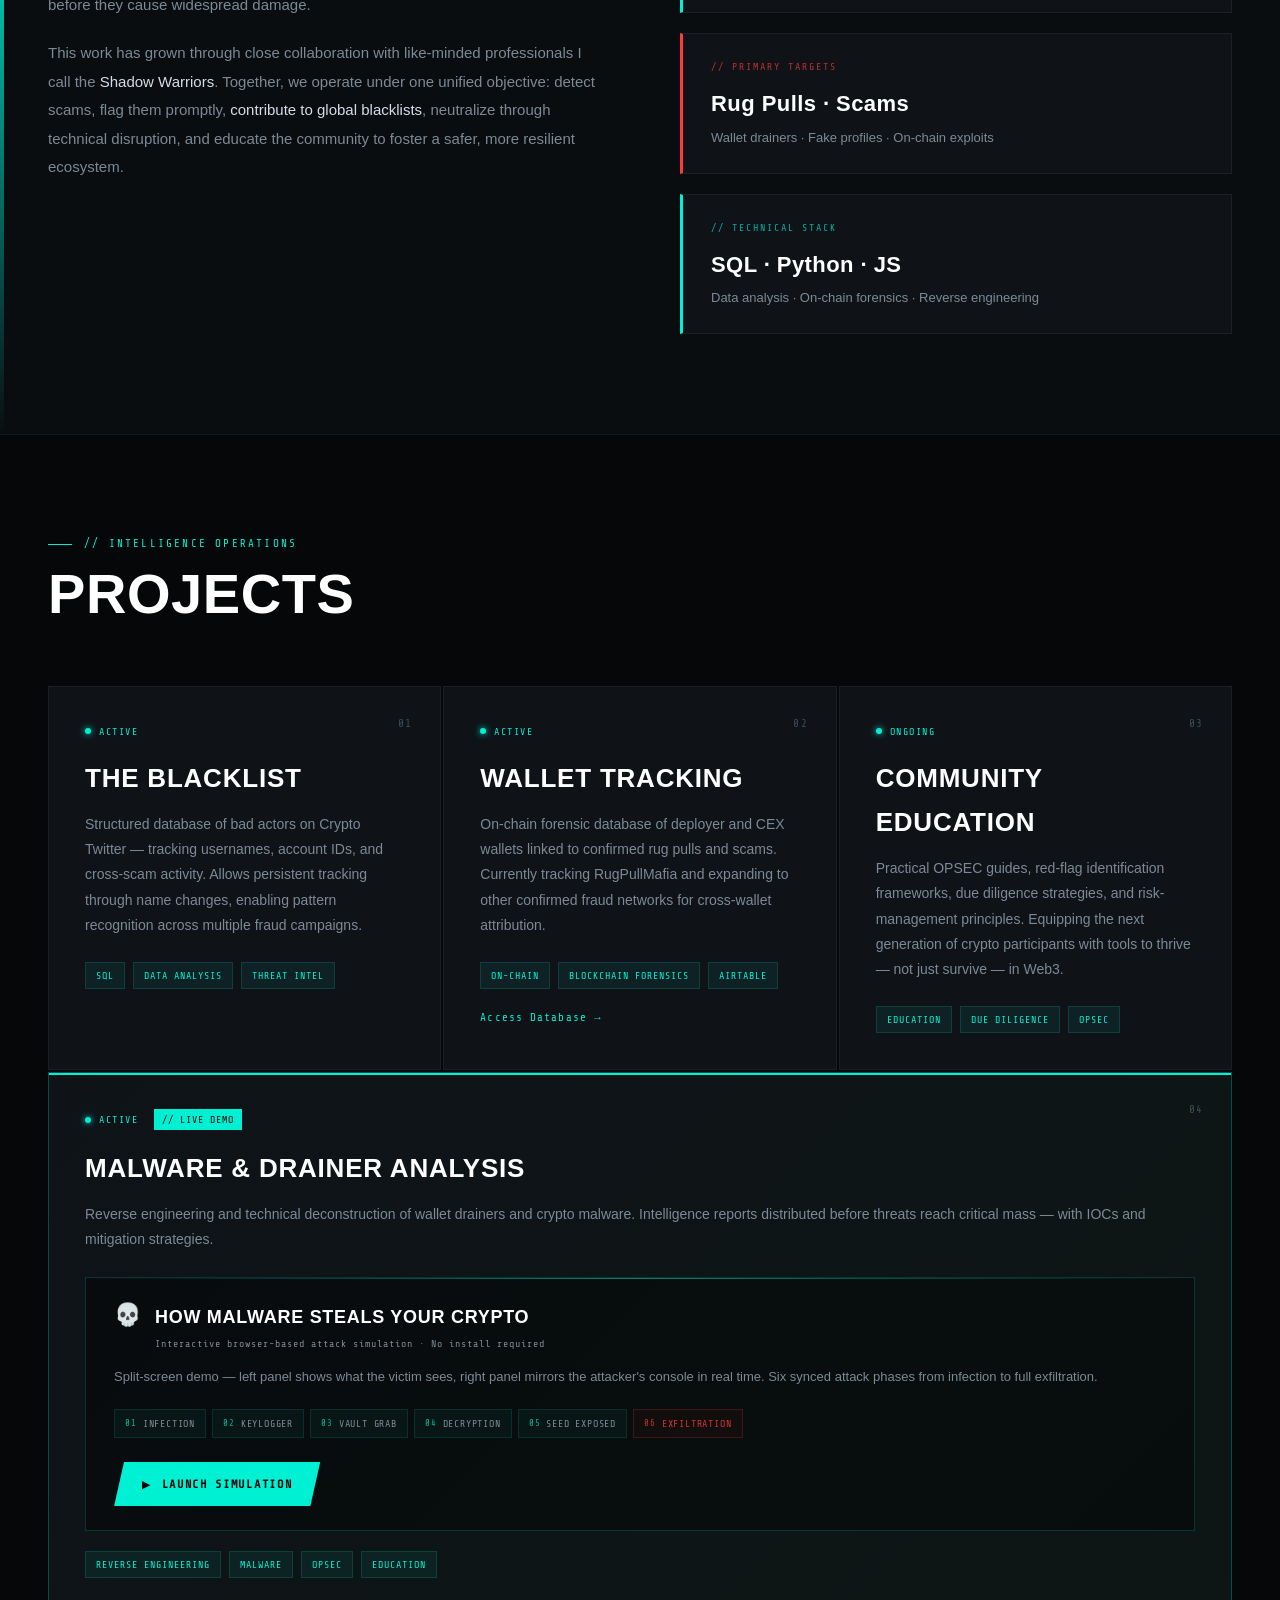
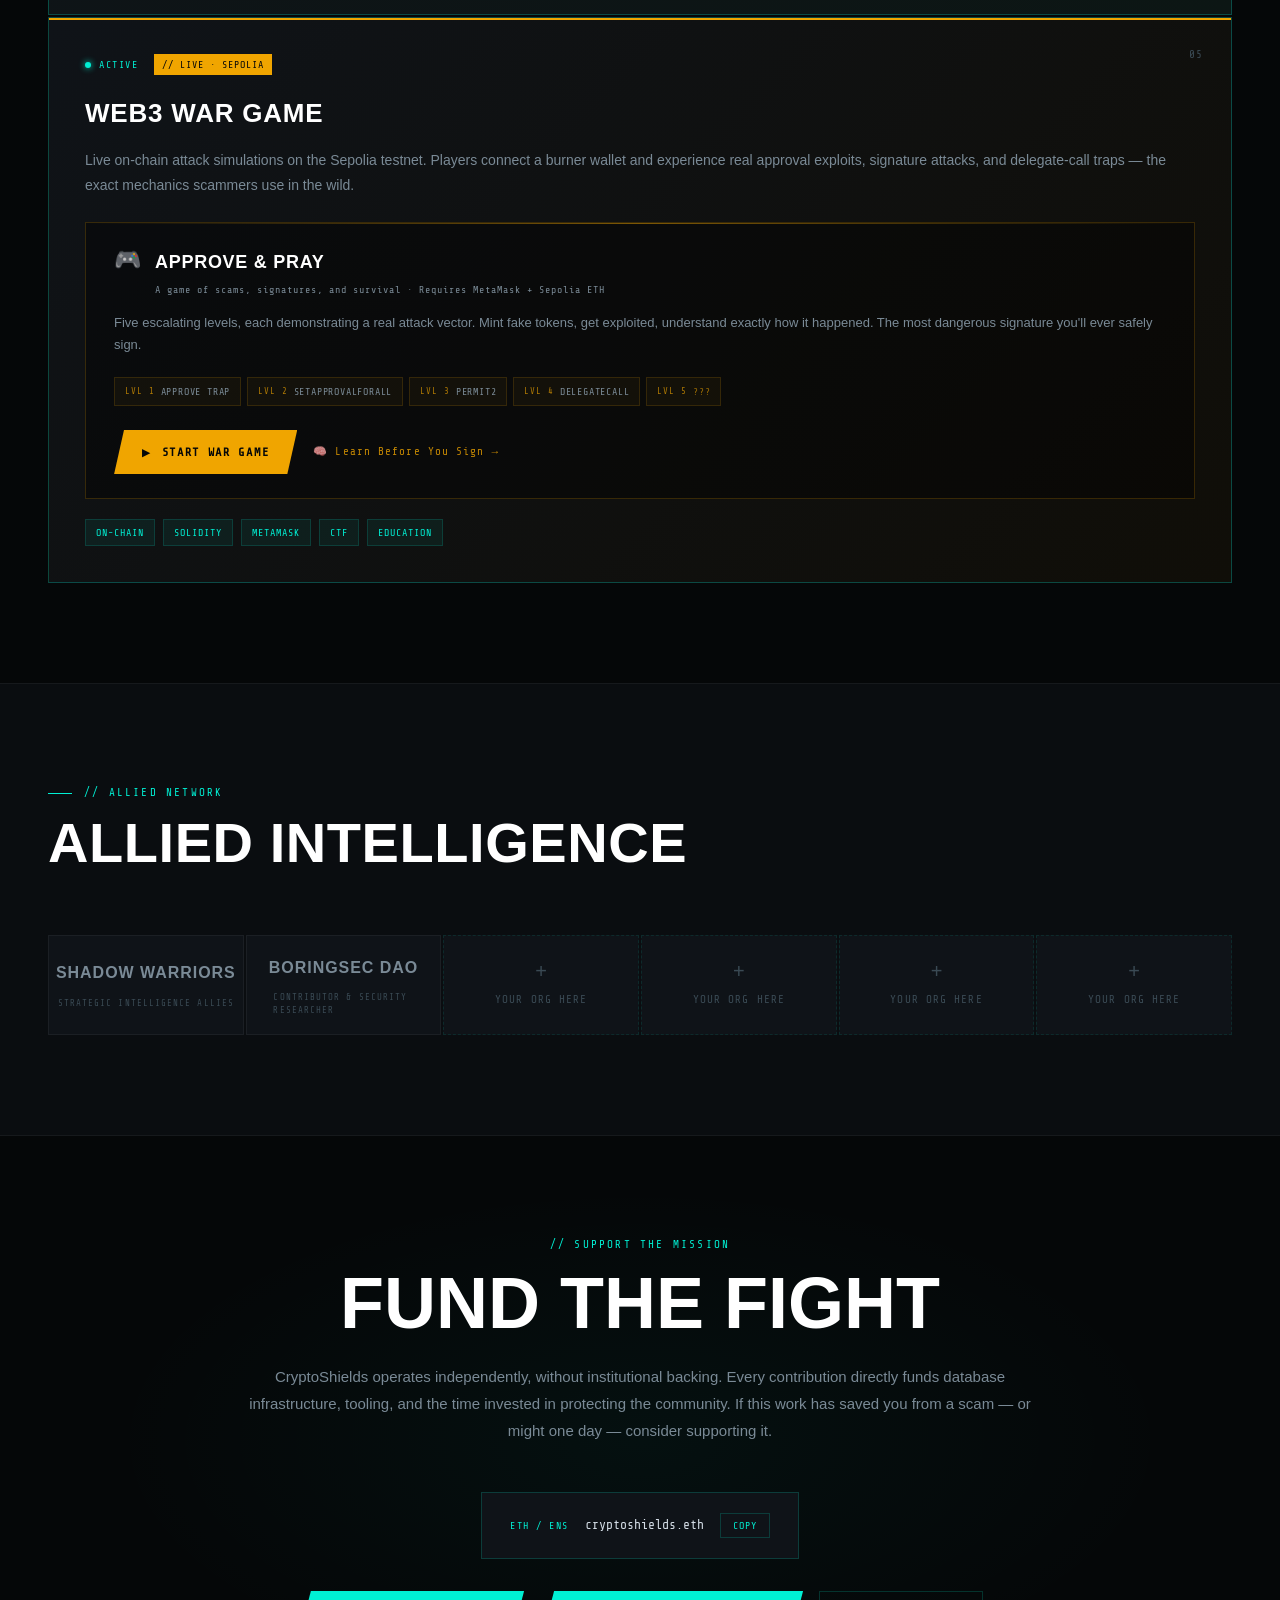
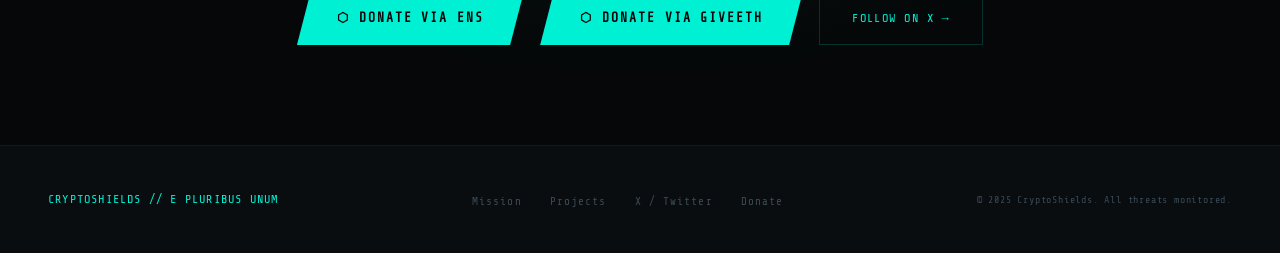
==== commit f654c7fe: "Update index.html" ====
--- a/index.html
+++ b/index.html
@@ -887,6 +887,155 @@
       to { opacity: 1; transform: none; }
     }
 
+    /* ─── FEATURED CARD + SIM BLOCK ─── */
+    .project-card--featured {
+      border-color: rgba(0, 240, 212, 0.25);
+      background: linear-gradient(135deg, #0f1318 0%, #0c1614 100%);
+      grid-column: 1 / -1;
+    }
+    .project-card--featured::before { transform: scaleX(1); }
+    .featured-badge {
+      font-family: var(--mono);
+      font-size: 10px;
+      color: var(--bg);
+      background: var(--cyan);
+      padding: 2px 8px;
+      letter-spacing: 0.1em;
+      margin-left: 8px;
+    }
+    .featured-badge--orange {
+      background: #f0a500;
+    }
+    .sim-block {
+      margin-top: 24px;
+      background: rgba(0,0,0,0.4);
+      border: 1px solid var(--border);
+      padding: 24px 28px;
+      position: relative;
+      overflow: hidden;
+    }
+    .sim-block::before {
+      content: '';
+      position: absolute;
+      top: 0; left: 0; right: 0;
+      height: 1px;
+      background: linear-gradient(90deg, transparent, var(--cyan), transparent);
+      opacity: 0.5;
+    }
+    .sim-block-header {
+      display: flex;
+      align-items: flex-start;
+      gap: 14px;
+      margin-bottom: 14px;
+    }
+    .sim-icon { font-size: 22px; line-height: 1; flex-shrink: 0; margin-top: 2px; }
+    .sim-title {
+      font-family: var(--display);
+      font-size: 18px;
+      font-weight: 700;
+      color: #fff;
+      text-transform: uppercase;
+      letter-spacing: 0.04em;
+    }
+    .sim-sub {
+      font-family: var(--mono);
+      font-size: 10px;
+      color: var(--text-dim);
+      letter-spacing: 0.1em;
+      margin-top: 3px;
+    }
+    .sim-desc {
+      font-size: 13px;
+      color: var(--text-dim);
+      line-height: 1.75;
+      margin-bottom: 20px;
+    }
+    .sim-phases {
+      display: flex;
+      flex-wrap: wrap;
+      gap: 6px;
+      margin-bottom: 24px;
+    }
+    .sim-phase {
+      display: flex;
+      align-items: center;
+      gap: 6px;
+      background: rgba(0,240,212,0.04);
+      border: 1px solid rgba(0,240,212,0.12);
+      padding: 5px 10px;
+      font-family: var(--mono);
+    }
+    .phase-num { font-size: 9px; color: var(--cyan); opacity: 0.7; letter-spacing: 0.1em; }
+    .phase-label { font-size: 10px; color: var(--text-dim); letter-spacing: 0.08em; text-transform: uppercase; }
+    .sim-phase--last { border-color: rgba(255,59,59,0.2); background: rgba(255,59,59,0.04); }
+    .sim-phase--last .phase-label { color: var(--red); opacity: 0.8; }
+    .sim-phase--last .phase-num { color: var(--red); }
+    .btn-sim {
+      display: inline-flex;
+      align-items: center;
+      gap: 10px;
+      font-family: var(--mono);
+      font-size: 12px;
+      letter-spacing: 0.14em;
+      text-transform: uppercase;
+      color: var(--bg);
+      background: var(--cyan);
+      padding: 12px 28px;
+      text-decoration: none;
+      clip-path: polygon(10px 0%, 100% 0%, calc(100% - 10px) 100%, 0% 100%);
+      font-weight: 700;
+      transition: all 0.2s;
+    }
+    .btn-sim:hover {
+      background: #fff;
+      transform: translateY(-1px);
+      box-shadow: 0 0 20px rgba(0,240,212,0.3);
+    }
+    .btn-sim-icon { font-size: 10px; }
+
+    /* ─── WAR GAME CARD ─── */
+    .project-card--wargame {
+      background: linear-gradient(135deg, #0f1318 0%, #100e08 100%);
+    }
+    .project-card--wargame::before { background: #f0a500; }
+    .sim-block--wargame {
+      border-color: rgba(240,165,0,0.2);
+    }
+    .sim-block--wargame::before {
+      background: linear-gradient(90deg, transparent, #f0a500, transparent);
+    }
+    .wg-phase {
+      background: rgba(240,165,0,0.04);
+      border-color: rgba(240,165,0,0.15);
+    }
+    .wg-phase .phase-num { color: #f0a500; }
+    .wg-phase .phase-label { color: var(--text-dim); }
+    .sim-phase--mystery .phase-label { color: #f0a500; opacity: 0.6; }
+    .btn-sim--orange {
+      background: #f0a500;
+      color: var(--bg);
+    }
+    .btn-sim--orange:hover {
+      background: #ffc940;
+      box-shadow: 0 0 20px rgba(240,165,0,0.35);
+    }
+    .wg-btns {
+      display: flex;
+      align-items: center;
+      gap: 16px;
+      flex-wrap: wrap;
+    }
+    .btn-sim-secondary {
+      font-family: var(--mono);
+      font-size: 11px;
+      color: #f0a500;
+      text-decoration: none;
+      letter-spacing: 0.1em;
+      opacity: 0.8;
+      transition: opacity 0.2s;
+    }
+    .btn-sim-secondary:hover { opacity: 1; }
+
     /* Responsive */
     @media (max-width: 900px) {
       nav { padding: 0 24px; }
@@ -1088,7 +1237,6 @@
           </div>
           <div class="project-title">Malware & Drainer Analysis</div>
           <p class="project-desc">Reverse engineering and technical deconstruction of wallet drainers and crypto malware. Intelligence reports distributed before threats reach critical mass — with IOCs and mitigation strategies.</p>
-
           <div class="sim-block">
             <div class="sim-block-header">
               <span class="sim-icon">💀</span>
@@ -1110,7 +1258,6 @@
               <span class="btn-sim-icon">▶</span> Launch Simulation
             </a>
           </div>
-
           <div class="project-tags" style="margin-top:20px;">
             <span class="tag">Reverse Engineering</span>
             <span class="tag">Malware</span>
@@ -1129,7 +1276,6 @@
           </div>
           <div class="project-title">Web3 War Game</div>
           <p class="project-desc">Live on-chain attack simulations on the Sepolia testnet. Players connect a burner wallet and experience real approval exploits, signature attacks, and delegate-call traps — the exact mechanics scammers use in the wild.</p>
-
           <div class="sim-block sim-block--wargame">
             <div class="sim-block-header">
               <span class="sim-icon">🎮</span>
@@ -1155,7 +1301,6 @@
               </a>
             </div>
           </div>
-
           <div class="project-tags" style="margin-top:20px;">
             <span class="tag">On-Chain</span>
             <span class="tag">Solidity</span>
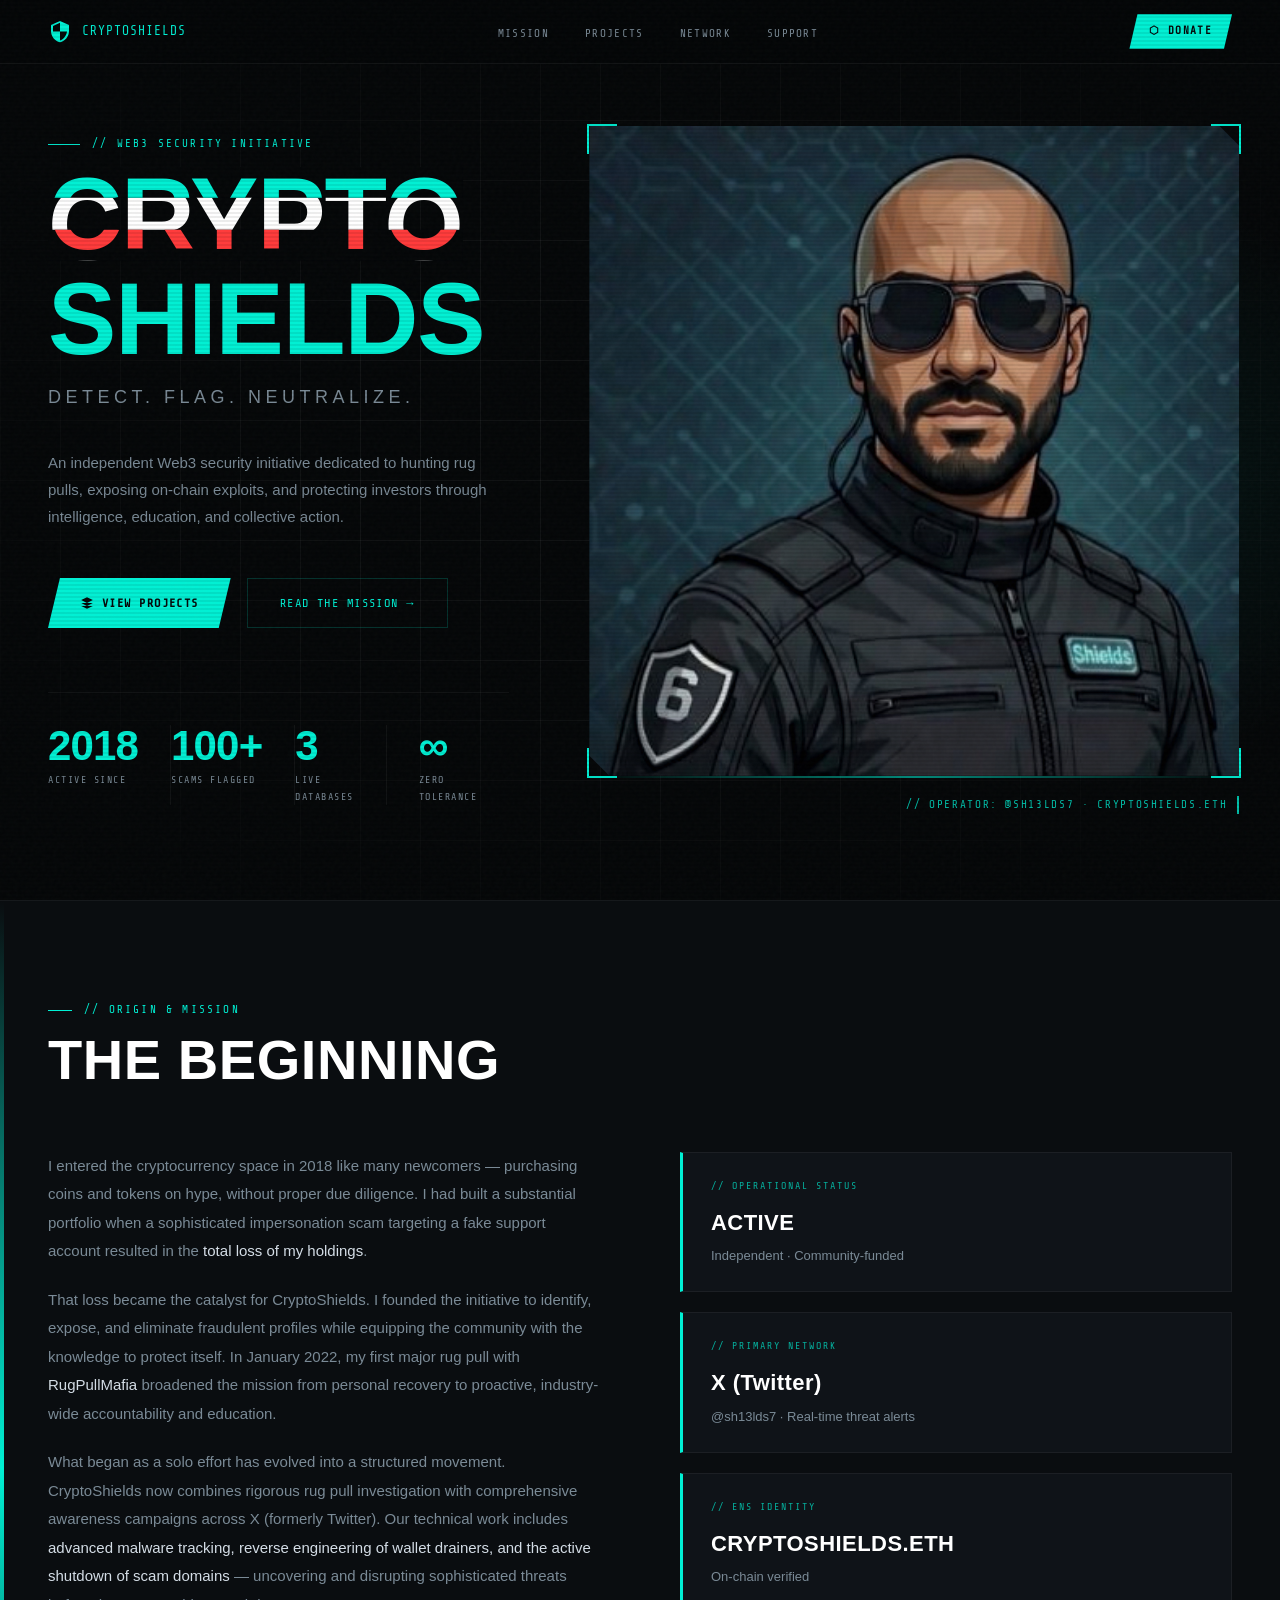
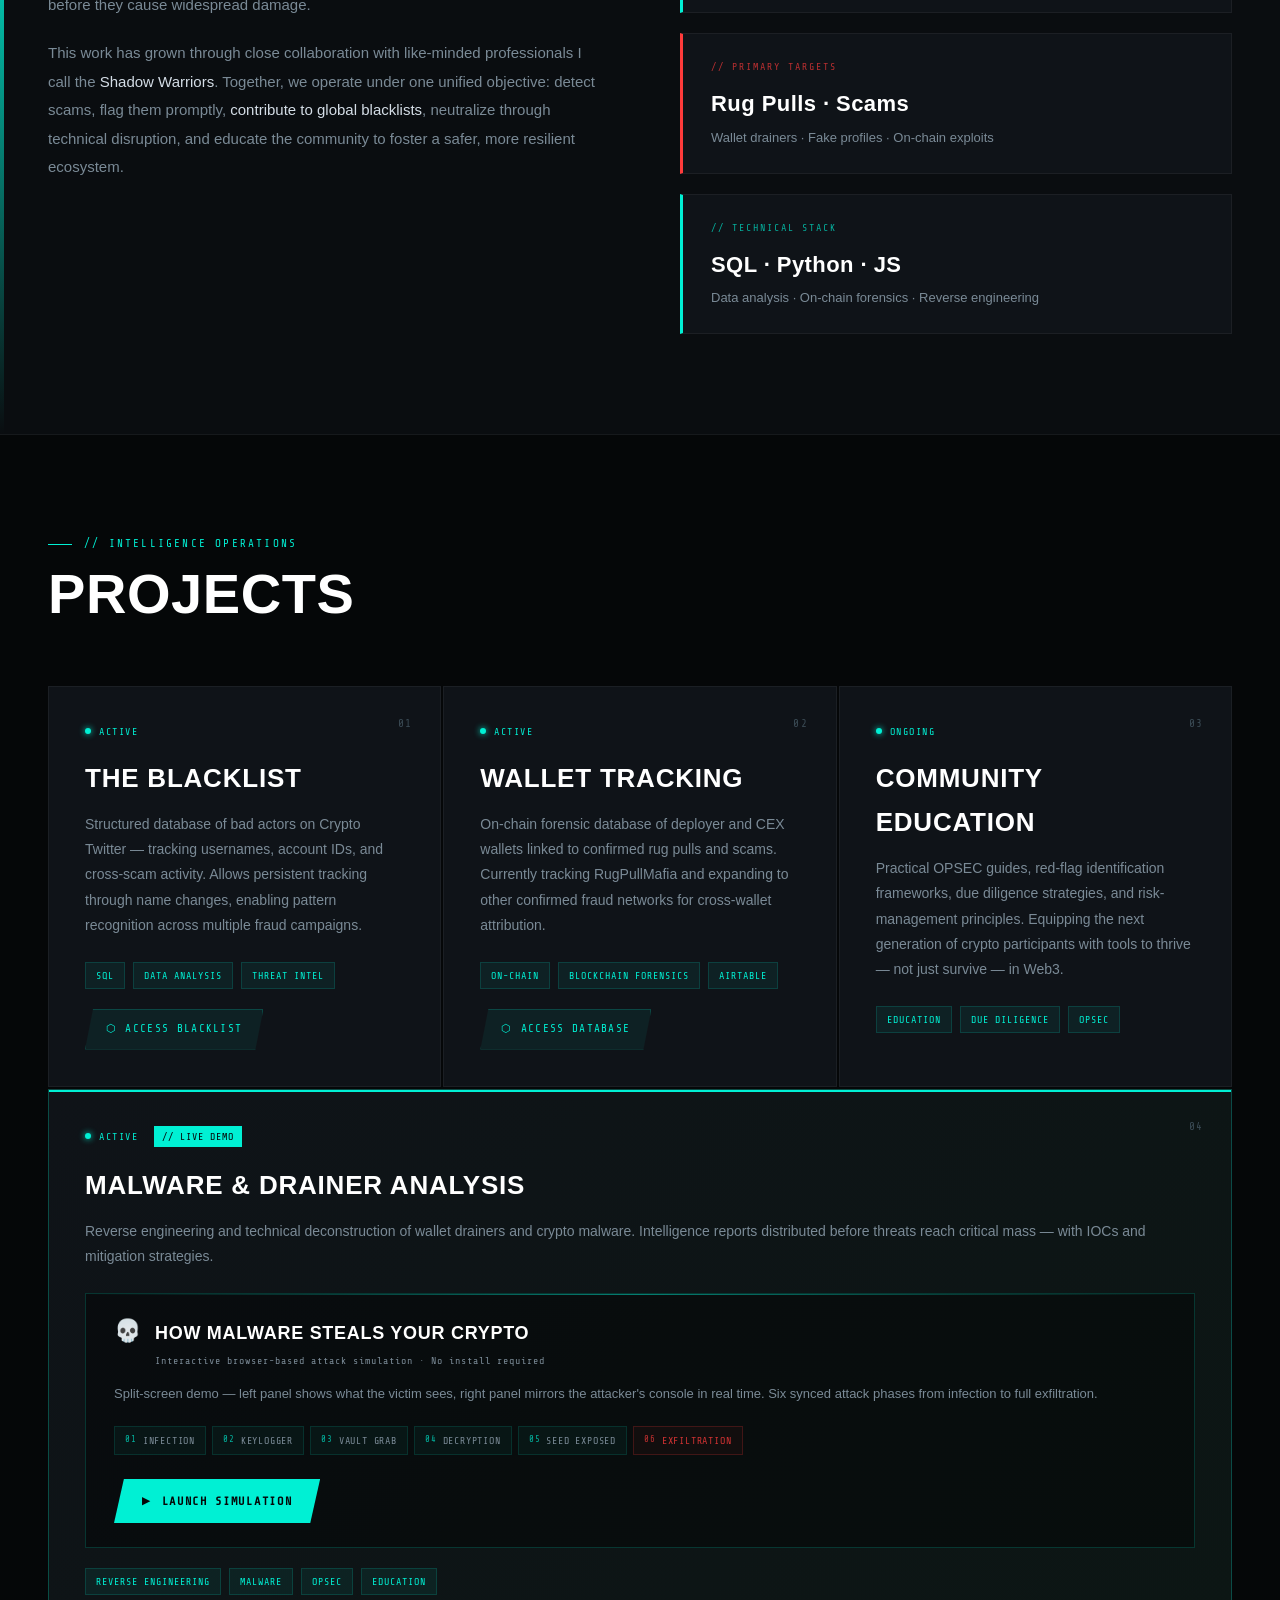
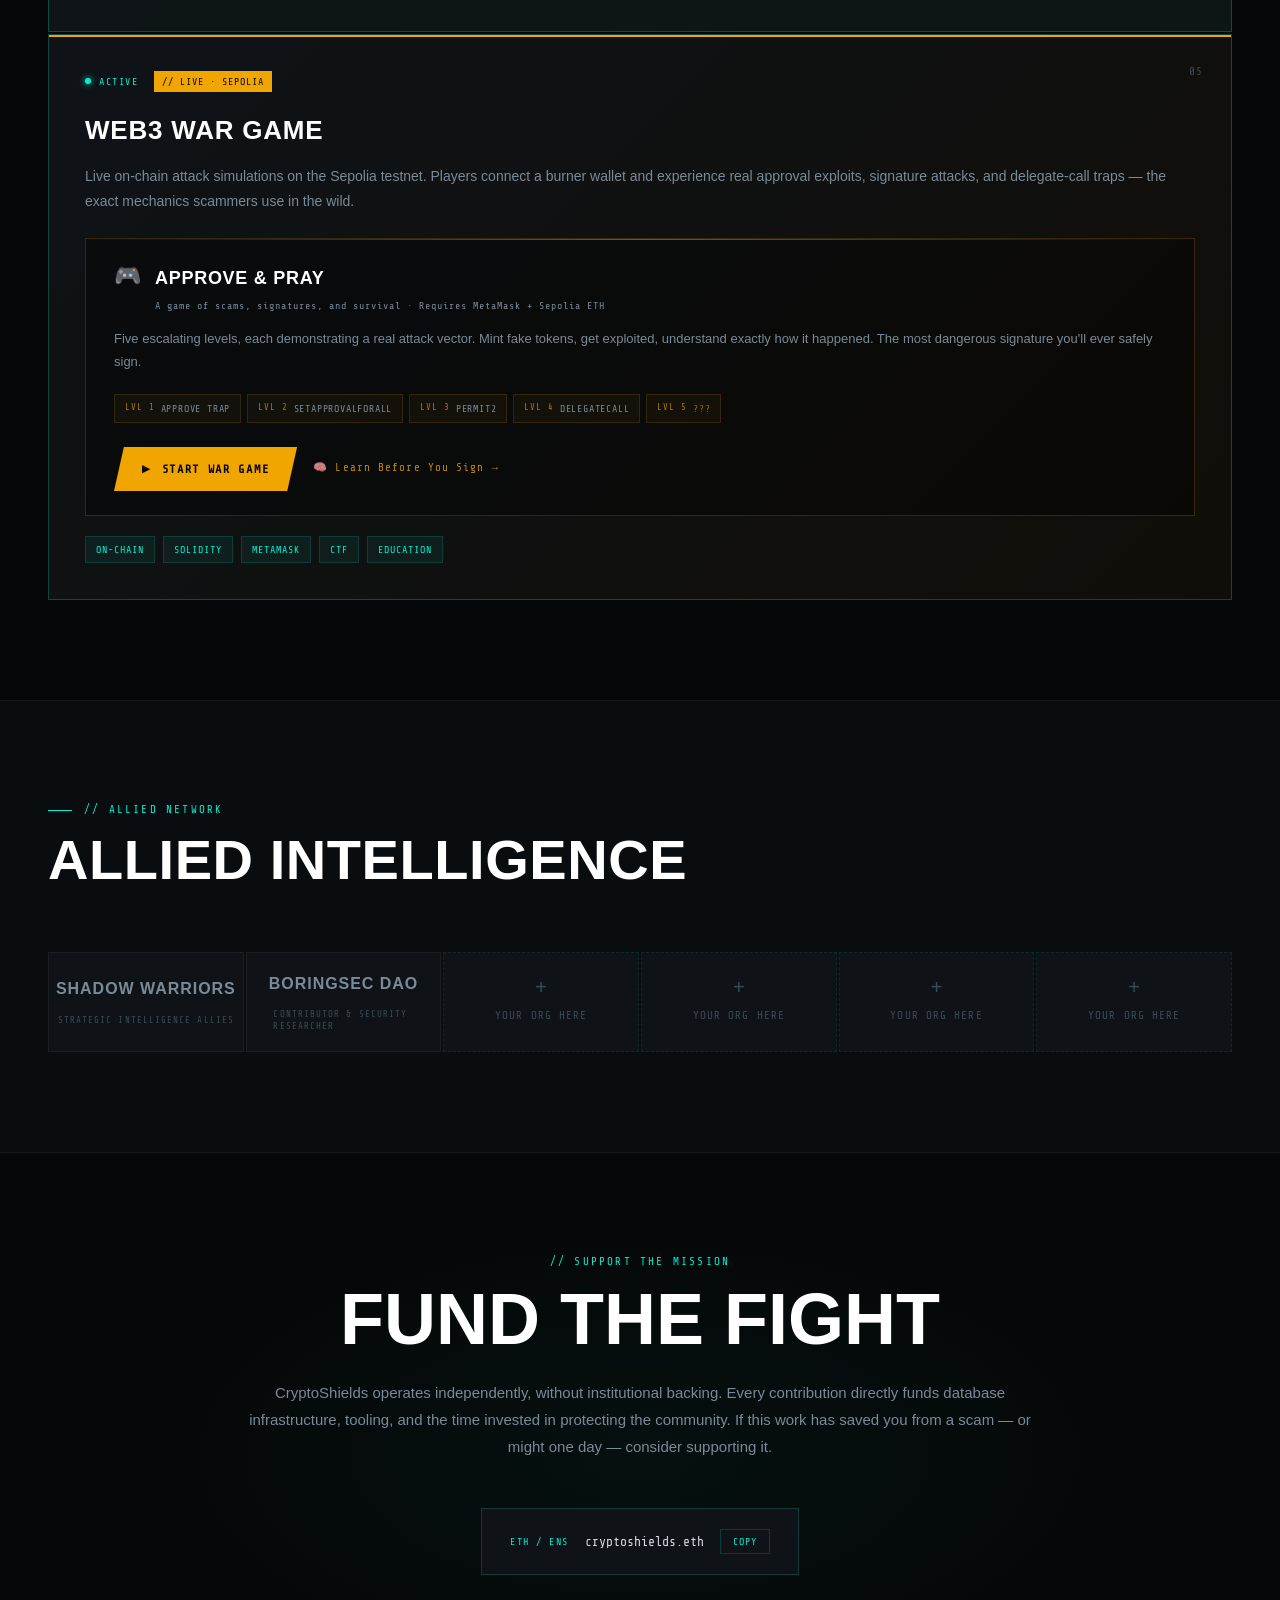
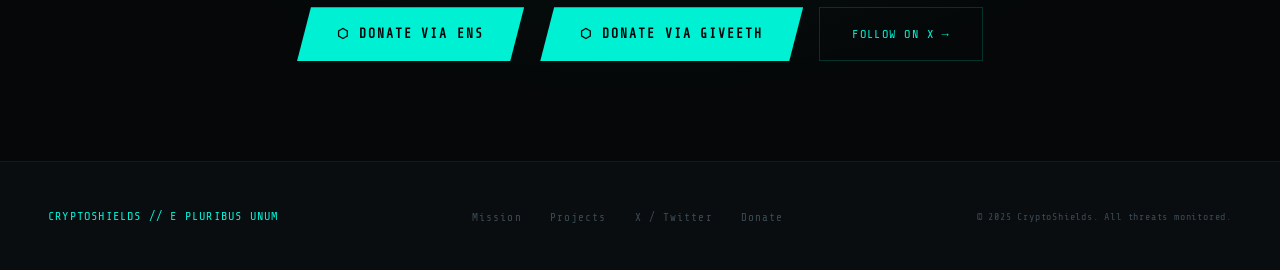
==== commit 1214600c: "Update index.html" ====
--- a/index.html
+++ b/index.html
@@ -622,6 +622,31 @@
     }
     .project-link:hover { gap: 10px; }
 
+    .btn-card {
+      display: inline-flex;
+      align-items: center;
+      gap: 8px;
+      font-family: var(--mono);
+      font-size: 11px;
+      letter-spacing: 0.12em;
+      text-transform: uppercase;
+      color: var(--cyan);
+      background: var(--cyan-glow2);
+      border: 1px solid var(--border);
+      padding: 10px 20px;
+      text-decoration: none;
+      margin-top: 20px;
+      clip-path: polygon(8px 0%, 100% 0%, calc(100% - 8px) 100%, 0% 100%);
+      transition: all 0.2s;
+    }
+    .btn-card:hover {
+      background: var(--cyan-glow);
+      border-color: var(--cyan);
+      color: #fff;
+      transform: translateY(-1px);
+      box-shadow: 0 0 14px rgba(0,240,212,0.2);
+    }
+
     /* ─── COLLABORATORS ─── */
     #collaborators {
       background: var(--surface);
@@ -1194,6 +1219,9 @@
             <span class="tag">Data Analysis</span>
             <span class="tag">Threat Intel</span>
           </div>
+          <a href="https://x-ray-vision.up.railway.app/blacklist" class="btn-card" target="_blank" rel="noopener">
+            <span>⬡</span> Access Blacklist
+          </a>
         </div>
 
         <div class="project-card">
@@ -1209,7 +1237,9 @@
             <span class="tag">Blockchain Forensics</span>
             <span class="tag">Airtable</span>
           </div>
-          <a href="https://airtable.com/appchBIWUKiuxBbCy/tblcDC8oVoe2mMEVT/viwZmCr85KV3mmJLj?blocks=hide" class="project-link" target="_blank">Access Database →</a>
+          <a href="https://airtable.com/appchBIWUKiuxBbCy/tblcDC8oVoe2mMEVT/viwZmCr85KV3mmJLj?blocks=hide" class="btn-card" target="_blank" rel="noopener">
+            <span>⬡</span> Access Database
+          </a>
         </div>
 
         <div class="project-card">
@@ -1393,7 +1423,7 @@
       <ul class="footer-links">
         <li><a href="#mission">Mission</a></li>
         <li><a href="#projects">Projects</a></li>
-        <li><a href="https://twitter.com/cryptoShields" target="_blank">X / Twitter</a></li>
+        <li><a href="https://twitter.com/sh13lds7" target="_blank">X / Twitter</a></li>
         <li><a href="#donate">Donate</a></li>
       </ul>
       <div class="footer-copy">© 2025 CryptoShields. All threats monitored.</div>
@@ -1429,5 +1459,8 @@
       observer.observe(el);
     });
   </script>
+ <!-- TRACKER -->
+  <script data-goatcounter="https://cryptoshield.goatcounter.com/count"
+        async src="//gc.zgo.at/count.js"></script>
 </body>
 </html>
